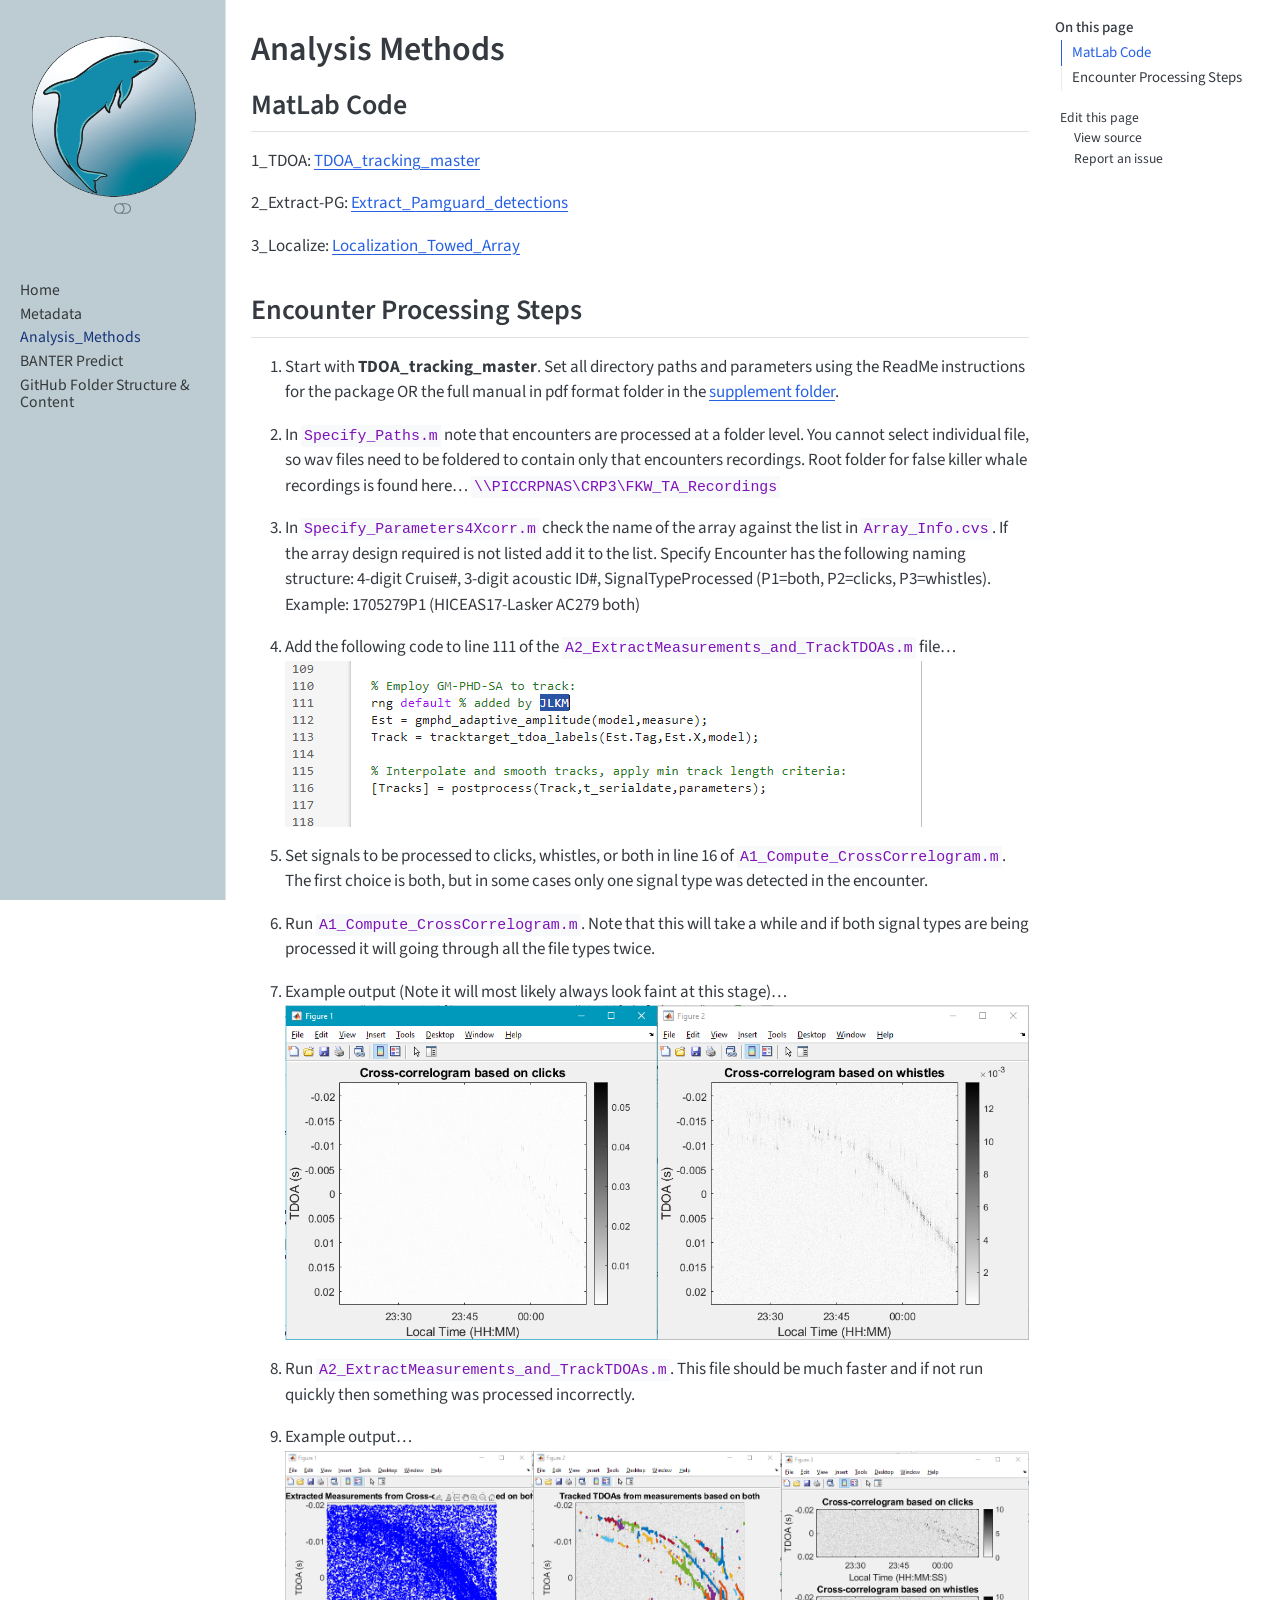
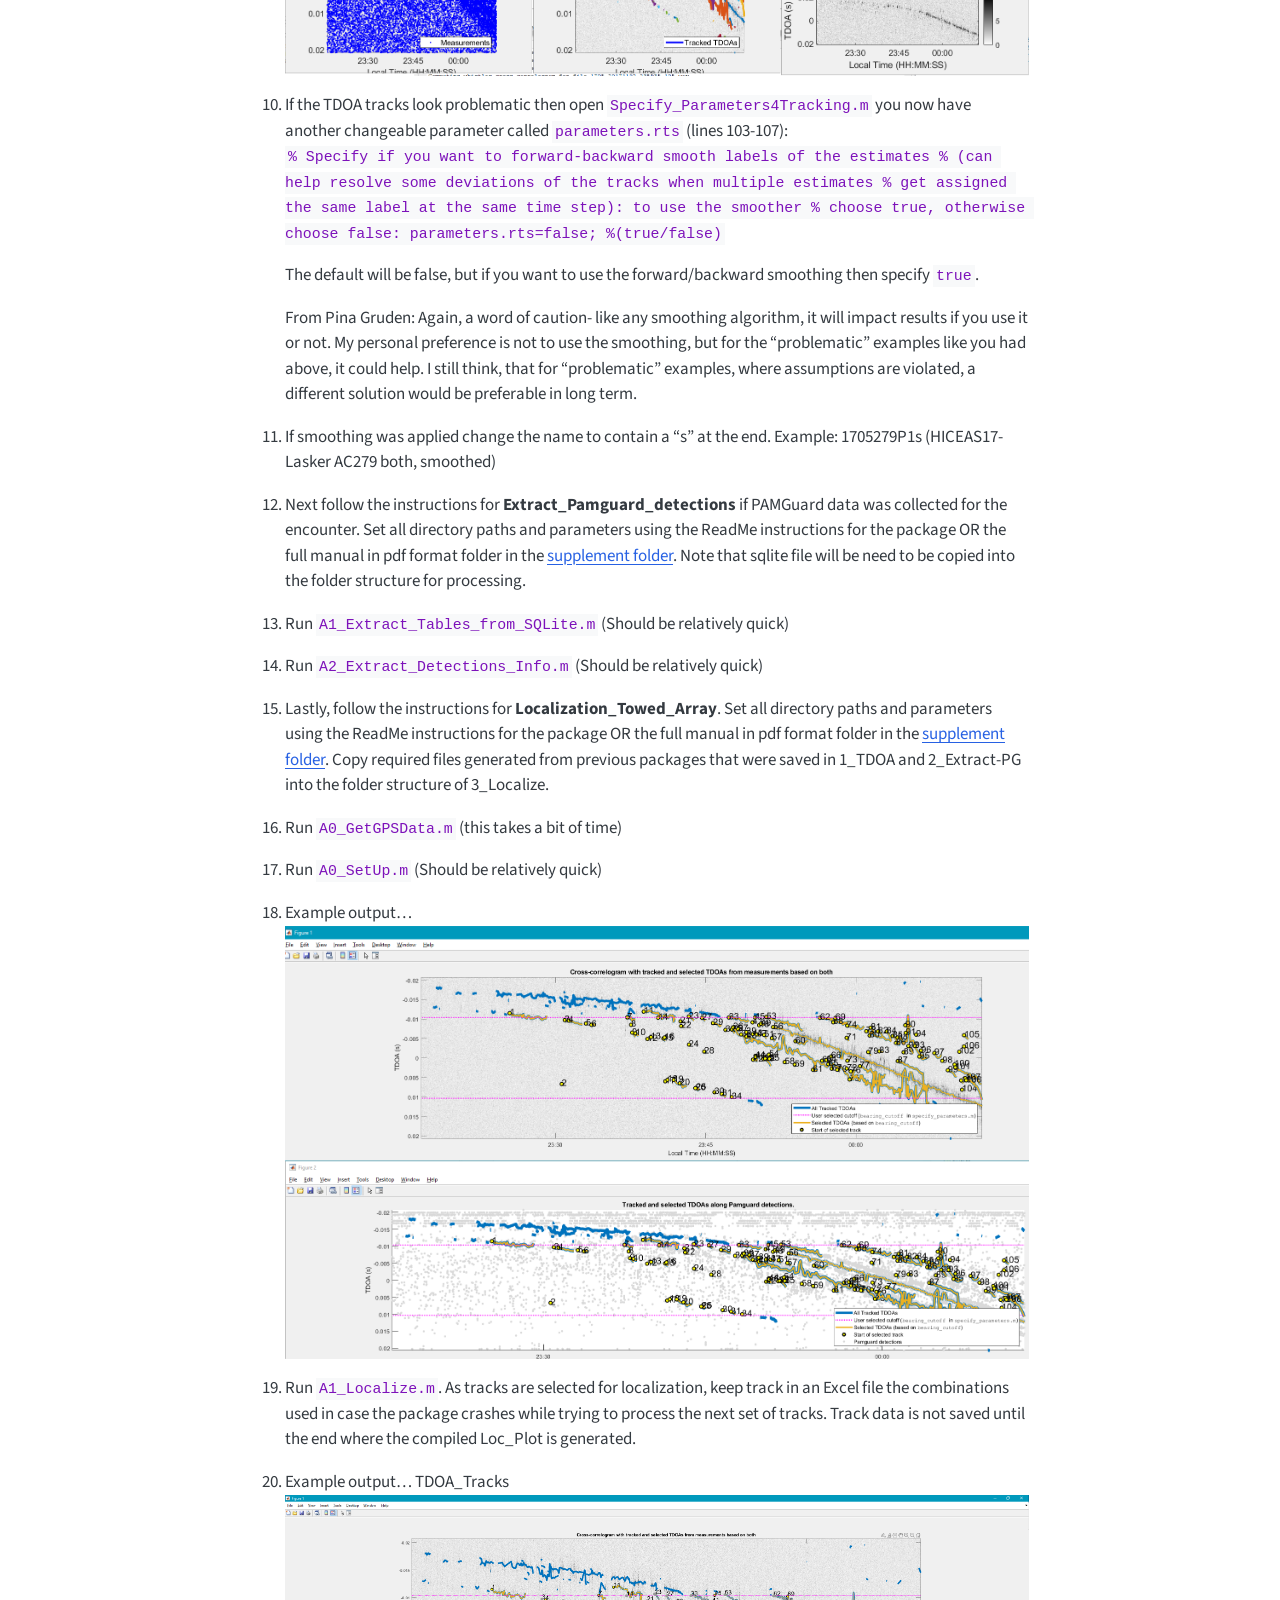
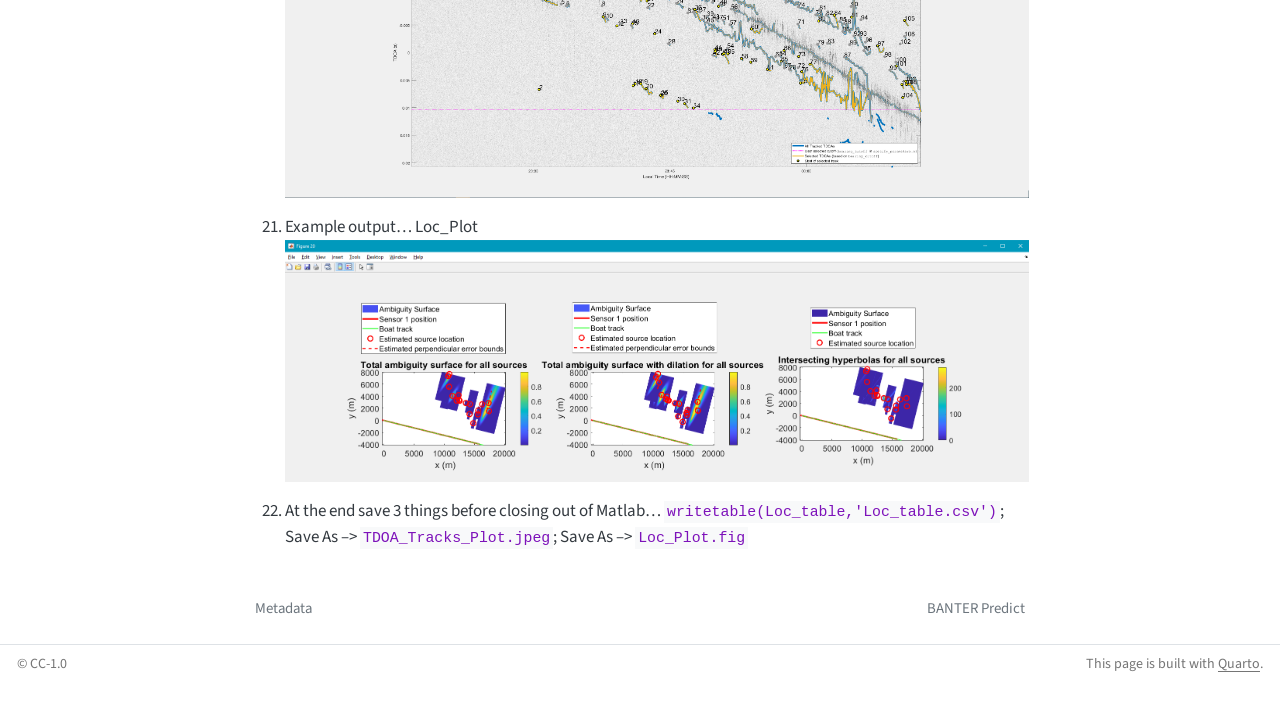
==== content/Analysis_Methods.html @ 153a15ea "Built site for gh-pages" ====
<!DOCTYPE html>
<html xmlns="http://www.w3.org/1999/xhtml" lang="en" xml:lang="en"><head>

<meta charset="utf-8">
<meta name="generator" content="quarto-1.6.43">

<meta name="viewport" content="width=device-width, initial-scale=1.0, user-scalable=yes">


<title>Analysis Methods – CRP_PC_TowedArray</title>
<style>
code{white-space: pre-wrap;}
span.smallcaps{font-variant: small-caps;}
div.columns{display: flex; gap: min(4vw, 1.5em);}
div.column{flex: auto; overflow-x: auto;}
div.hanging-indent{margin-left: 1.5em; text-indent: -1.5em;}
ul.task-list{list-style: none;}
ul.task-list li input[type="checkbox"] {
  width: 0.8em;
  margin: 0 0.8em 0.2em -1em; /* quarto-specific, see https://github.com/quarto-dev/quarto-cli/issues/4556 */ 
  vertical-align: middle;
}
</style>


<script src="../site_libs/quarto-nav/quarto-nav.js"></script>
<script src="../site_libs/clipboard/clipboard.min.js"></script>
<script src="../site_libs/quarto-search/autocomplete.umd.js"></script>
<script src="../site_libs/quarto-search/fuse.min.js"></script>
<script src="../site_libs/quarto-search/quarto-search.js"></script>
<meta name="quarto:offset" content="../">
<link href="../content/BANTER_Predict.html" rel="next">
<link href="../content/Metadata.html" rel="prev">
<link href="../images/favicon.ico" rel="icon">
<script src="../site_libs/quarto-html/quarto.js"></script>
<script src="../site_libs/quarto-html/popper.min.js"></script>
<script src="../site_libs/quarto-html/tippy.umd.min.js"></script>
<script src="../site_libs/quarto-html/anchor.min.js"></script>
<link href="../site_libs/quarto-html/tippy.css" rel="stylesheet">
<link href="../site_libs/quarto-html/quarto-syntax-highlighting-d4d76bf8491c20bad77d141916dc28e1.css" rel="stylesheet" class="quarto-color-scheme" id="quarto-text-highlighting-styles">
<link href="../site_libs/quarto-html/quarto-syntax-highlighting-dark-4379b0ccadffce622b03caf4c46266b3.css" rel="prefetch" class="quarto-color-scheme quarto-color-alternate" id="quarto-text-highlighting-styles">
<script src="../site_libs/bootstrap/bootstrap.min.js"></script>
<link href="../site_libs/bootstrap/bootstrap-icons.css" rel="stylesheet">
<link href="../site_libs/bootstrap/bootstrap-c954434390cb02e179eb12a28457c295.min.css" rel="stylesheet" append-hash="true" class="quarto-color-scheme" id="quarto-bootstrap" data-mode="light">
<link href="../site_libs/bootstrap/bootstrap-dark-0045eb1c33f61f19c2496553aa0e9380.min.css" rel="prefetch" append-hash="true" class="quarto-color-scheme quarto-color-alternate" id="quarto-bootstrap" data-mode="dark">
<script id="quarto-search-options" type="application/json">{
  "location": "sidebar",
  "copy-button": false,
  "collapse-after": 3,
  "panel-placement": "start",
  "type": "textbox",
  "limit": 50,
  "keyboard-shortcut": [
    "f",
    "/",
    "s"
  ],
  "show-item-context": false,
  "language": {
    "search-no-results-text": "No results",
    "search-matching-documents-text": "matching documents",
    "search-copy-link-title": "Copy link to search",
    "search-hide-matches-text": "Hide additional matches",
    "search-more-match-text": "more match in this document",
    "search-more-matches-text": "more matches in this document",
    "search-clear-button-title": "Clear",
    "search-text-placeholder": "",
    "search-detached-cancel-button-title": "Cancel",
    "search-submit-button-title": "Submit",
    "search-label": "Search"
  }
}</script>


</head>

<body class="nav-sidebar docked">

<div id="quarto-search-results"></div>
  <header id="quarto-header" class="headroom fixed-top">
  <nav class="quarto-secondary-nav">
    <div class="container-fluid d-flex">
      <button type="button" class="quarto-btn-toggle btn" data-bs-toggle="collapse" role="button" data-bs-target=".quarto-sidebar-collapse-item" aria-controls="quarto-sidebar" aria-expanded="false" aria-label="Toggle sidebar navigation" onclick="if (window.quartoToggleHeadroom) { window.quartoToggleHeadroom(); }">
        <i class="bi bi-layout-text-sidebar-reverse"></i>
      </button>
        <nav class="quarto-page-breadcrumbs" aria-label="breadcrumb"><ol class="breadcrumb"><li class="breadcrumb-item"><a href="../content/Analysis_Methods.html">Analysis_Methods</a></li></ol></nav>
        <a class="flex-grow-1" role="navigation" data-bs-toggle="collapse" data-bs-target=".quarto-sidebar-collapse-item" aria-controls="quarto-sidebar" aria-expanded="false" aria-label="Toggle sidebar navigation" onclick="if (window.quartoToggleHeadroom) { window.quartoToggleHeadroom(); }">      
        </a>
      <button type="button" class="btn quarto-search-button" aria-label="Search" onclick="window.quartoOpenSearch();">
        <i class="bi bi-search"></i>
      </button>
    </div>
  </nav>
</header>
<!-- content -->
<div id="quarto-content" class="quarto-container page-columns page-rows-contents page-layout-article">
<!-- sidebar -->
  <nav id="quarto-sidebar" class="sidebar collapse collapse-horizontal quarto-sidebar-collapse-item sidebar-navigation docked overflow-auto">
    <div class="pt-lg-2 mt-2 text-center sidebar-header">
      <a href="../index.html" class="sidebar-logo-link">
      <img src="../images/FKW_OnlyWRing.png" alt="" class="sidebar-logo py-0 d-lg-inline d-none">
      </a>
      <div class="sidebar-tools-main tools-wide">
    <a href="https://www.fisheries.noaa.gov/pacific-islands/population-assessments/passive-acoustics-pacific-islands" title="NOAA Fisheries PIFSC - Passive Acoustic Monitoring" class="quarto-navigation-tool px-1" aria-label="NOAA Fisheries PIFSC - Passive Acoustic Monitoring" target="_blank"><i class="bi bi-globe"></i></a>
    <a href="https://github.com/SAEL-SWFSC/PAM_template_ResearchCompendium" title="NMFS PAM SI Research Compendium Template" class="quarto-navigation-tool px-1" aria-label="NMFS PAM SI Research Compendium Template" target="_blank"><i class="bi bi-github"></i></a>
  <a href="" class="quarto-color-scheme-toggle quarto-navigation-tool  px-1" onclick="window.quartoToggleColorScheme(); return false;" title="Toggle dark mode"><i class="bi"></i></a>
</div>
      </div>
        <div class="mt-2 flex-shrink-0 align-items-center">
        <div class="sidebar-search">
        <div id="quarto-search" class="" title="Search"></div>
        </div>
        </div>
    <div class="sidebar-menu-container"> 
    <ul class="list-unstyled mt-1">
        <li class="sidebar-item">
  <div class="sidebar-item-container"> 
  <a href="../index.html" class="sidebar-item-text sidebar-link">
 <span class="menu-text">Home</span></a>
  </div>
</li>
        <li class="sidebar-item">
  <div class="sidebar-item-container"> 
  <a href="../content/Metadata.html" class="sidebar-item-text sidebar-link">
 <span class="menu-text">Metadata</span></a>
  </div>
</li>
        <li class="sidebar-item">
  <div class="sidebar-item-container"> 
  <a href="../content/Analysis_Methods.html" class="sidebar-item-text sidebar-link active">
 <span class="menu-text">Analysis_Methods</span></a>
  </div>
</li>
        <li class="sidebar-item">
  <div class="sidebar-item-container"> 
  <a href="../content/BANTER_Predict.html" class="sidebar-item-text sidebar-link">
 <span class="menu-text">BANTER Predict</span></a>
  </div>
</li>
        <li class="sidebar-item">
  <div class="sidebar-item-container"> 
  <a href="../content/folderStructure.html" class="sidebar-item-text sidebar-link">
 <span class="menu-text">GitHub Folder Structure &amp; Content</span></a>
  </div>
</li>
    </ul>
    </div>
</nav>
<div id="quarto-sidebar-glass" class="quarto-sidebar-collapse-item" data-bs-toggle="collapse" data-bs-target=".quarto-sidebar-collapse-item"></div>
<!-- margin-sidebar -->
    <div id="quarto-margin-sidebar" class="sidebar margin-sidebar">
        <nav id="TOC" role="doc-toc" class="toc-active">
    <h2 id="toc-title">On this page</h2>
   
  <ul>
  <li><a href="#matlab-code" id="toc-matlab-code" class="nav-link active" data-scroll-target="#matlab-code">MatLab Code</a></li>
  <li><a href="#encounter-processing-steps" id="toc-encounter-processing-steps" class="nav-link" data-scroll-target="#encounter-processing-steps">Encounter Processing Steps</a></li>
  </ul>
<div class="toc-actions"><ul><li><a href="https://github.com/noaa-pifsc/CRP_PC_TowedArray/edit/main/content/Analysis_Methods.qmd" class="toc-action"><i class="bi bi-github"></i>Edit this page</a></li><li><a href="https://github.com/noaa-pifsc/CRP_PC_TowedArray/blob/main/content/Analysis_Methods.qmd" class="toc-action"><i class="bi empty"></i>View source</a></li><li><a href="https://github.com/noaa-pifsc/CRP_PC_TowedArray/issues/new" class="toc-action"><i class="bi empty"></i>Report an issue</a></li></ul></div></nav>
    </div>
<!-- main -->
<main class="content" id="quarto-document-content">

<header id="title-block-header" class="quarto-title-block default">
<div class="quarto-title">
<h1 class="title">Analysis Methods</h1>
</div>



<div class="quarto-title-meta">

    
  
    
  </div>
  


</header>


<section id="matlab-code" class="level2">
<h2 class="anchored" data-anchor-id="matlab-code">MatLab Code</h2>
<p>1_TDOA: <a href="https://github.com/PinaGruden/TDOA_tracking_master" target="_blank">TDOA_tracking_master</a></p>
<p>2_Extract-PG: <a href="https://github.com/PinaGruden/Extract_Pamguard_detections" target="_blank">Extract_Pamguard_detections</a></p>
<p>3_Localize: <a href="https://github.com/PinaGruden/Localization_Towed_Array" target="_blank">Localization_Towed_Array</a></p>
</section>
<section id="encounter-processing-steps" class="level2">
<h2 class="anchored" data-anchor-id="encounter-processing-steps">Encounter Processing Steps</h2>
<ol type="1">
<li><p>Start with <strong>TDOA_tracking_master</strong>. Set all directory paths and parameters using the ReadMe instructions for the package OR the full manual in pdf format folder in the <a href="https://github.com/noaa-pifsc/CRP_PC_TowedArray/tree/main/supplement">supplement folder</a>.</p></li>
<li><p>In <code>Specify_Paths.m</code> note that encounters are processed at a folder level. You cannot select individual file, so wav files need to be foldered to contain only that encounters recordings. Root folder for false killer whale recordings is found here… <code>\\PICCRPNAS\CRP3\FKW_TA_Recordings</code></p></li>
<li><p>In <code>Specify_Parameters4Xcorr.m</code> check the name of the array against the list in <code>Array_Info.cvs</code>. If the array design required is not listed add it to the list. Specify Encounter has the following naming structure: 4-digit Cruise#, 3-digit acoustic ID#, SignalTypeProcessed (P1=both, P2=clicks, P3=whistles). Example: 1705279P1 (HICEAS17-Lasker AC279 both)</p></li>
<li><p>Add the following code to line 111 of the <code>A2_ExtractMeasurements_and_TrackTDOAs.m</code> file… <img src="../images/TDOA_AddCode.PNG" class="img-fluid"></p></li>
<li><p>Set signals to be processed to clicks, whistles, or both in line 16 of <code>A1_Compute_CrossCorrelogram.m</code>. The first choice is both, but in some cases only one signal type was detected in the encounter.</p></li>
<li><p>Run <code>A1_Compute_CrossCorrelogram.m</code>. Note that this will take a while and if both signal types are being processed it will going through all the file types twice.</p></li>
<li><p>Example output (Note it will most likely always look faint at this stage)… <img src="../images/TDOA_A1_Fig1-2.PNG" class="img-fluid"></p></li>
<li><p>Run <code>A2_ExtractMeasurements_and_TrackTDOAs.m</code>. This file should be much faster and if not run quickly then something was processed incorrectly.</p></li>
<li><p>Example output…<img src="../images/TDOA_A2_Fig1-2-3.PNG" class="img-fluid"></p></li>
<li><p>If the TDOA tracks look problematic then open <code>Specify_Parameters4Tracking.m</code> you now have another changeable parameter called <code>parameters.rts</code> (lines 103-107):<br>
<code>% Specify if you want to forward-backward smooth labels of the estimates % (can help resolve some deviations of the tracks when multiple estimates % get assigned the same label at the same time step): to use the smoother % choose true, otherwise choose false: parameters.rts=false; %(true/false)</code></p>
<p>The default will be false, but if you want to use the forward/backward smoothing then specify <code>true</code>.</p>
<p>From Pina Gruden: Again, a word of caution- like any smoothing algorithm, it will impact results if you use it or not. My personal preference is not to use the smoothing, but for the “problematic” examples like you had above, it could help. I still think, that for “problematic” examples, where assumptions are violated, a different solution would be preferable in long term.</p></li>
<li><p>If smoothing was applied change the name to contain a “s” at the end. Example: 1705279P1s (HICEAS17-Lasker AC279 both, smoothed)</p></li>
<li><p>Next follow the instructions for <strong>Extract_Pamguard_detections</strong> if PAMGuard data was collected for the encounter. Set all directory paths and parameters using the ReadMe instructions for the package OR the full manual in pdf format folder in the <a href="https://github.com/noaa-pifsc/CRP_PC_TowedArray/tree/main/supplement">supplement folder</a>. Note that sqlite file will be need to be copied into the folder structure for processing.</p></li>
<li><p>Run <code>A1_Extract_Tables_from_SQLite.m</code> (Should be relatively quick)</p></li>
<li><p>Run <code>A2_Extract_Detections_Info.m</code> (Should be relatively quick)</p></li>
<li><p>Lastly, follow the instructions for <strong>Localization_Towed_Array</strong>. Set all directory paths and parameters using the ReadMe instructions for the package OR the full manual in pdf format folder in the <a href="https://github.com/noaa-pifsc/CRP_PC_TowedArray/tree/main/supplement">supplement folder</a>. Copy required files generated from previous packages that were saved in 1_TDOA and 2_Extract-PG into the folder structure of 3_Localize.</p></li>
<li><p>Run <code>A0_GetGPSData.m</code> (this takes a bit of time)</p></li>
<li><p>Run <code>A0_SetUp.m</code> (Should be relatively quick)</p></li>
<li><p>Example output…<img src="../images/Localize_A0_Fig1-2.PNG" class="img-fluid"></p></li>
<li><p>Run <code>A1_Localize.m</code>. As tracks are selected for localization, keep track in an Excel file the combinations used in case the package crashes while trying to process the next set of tracks. Track data is not saved until the end where the compiled Loc_Plot is generated.</p></li>
<li><p>Example output… TDOA_Tracks<img src="../images/Localize_A1_FinalTracks.PNG" class="img-fluid"></p></li>
<li><p>Example output… Loc_Plot<img src="../images/Localize_A1_FinalMap.PNG" class="img-fluid"></p></li>
<li><p>At the end save 3 things before closing out of Matlab… <code>writetable(Loc_table,'Loc_table.csv')</code>; Save As –&gt; <code>TDOA_Tracks_Plot.jpeg</code>; Save As –&gt; <code>Loc_Plot.fig</code></p></li>
</ol>


</section>

</main> <!-- /main -->
<script id="quarto-html-after-body" type="application/javascript">
window.document.addEventListener("DOMContentLoaded", function (event) {
  const toggleBodyColorMode = (bsSheetEl) => {
    const mode = bsSheetEl.getAttribute("data-mode");
    const bodyEl = window.document.querySelector("body");
    if (mode === "dark") {
      bodyEl.classList.add("quarto-dark");
      bodyEl.classList.remove("quarto-light");
    } else {
      bodyEl.classList.add("quarto-light");
      bodyEl.classList.remove("quarto-dark");
    }
  }
  const toggleBodyColorPrimary = () => {
    const bsSheetEl = window.document.querySelector("link#quarto-bootstrap");
    if (bsSheetEl) {
      toggleBodyColorMode(bsSheetEl);
    }
  }
  toggleBodyColorPrimary();  
  const disableStylesheet = (stylesheets) => {
    for (let i=0; i < stylesheets.length; i++) {
      const stylesheet = stylesheets[i];
      stylesheet.rel = 'prefetch';
    }
  }
  const enableStylesheet = (stylesheets) => {
    for (let i=0; i < stylesheets.length; i++) {
      const stylesheet = stylesheets[i];
      stylesheet.rel = 'stylesheet';
    }
  }
  const manageTransitions = (selector, allowTransitions) => {
    const els = window.document.querySelectorAll(selector);
    for (let i=0; i < els.length; i++) {
      const el = els[i];
      if (allowTransitions) {
        el.classList.remove('notransition');
      } else {
        el.classList.add('notransition');
      }
    }
  }
  const toggleGiscusIfUsed = (isAlternate, darkModeDefault) => {
    const baseTheme = document.querySelector('#giscus-base-theme')?.value ?? 'light';
    const alternateTheme = document.querySelector('#giscus-alt-theme')?.value ?? 'dark';
    let newTheme = '';
    if(darkModeDefault) {
      newTheme = isAlternate ? baseTheme : alternateTheme;
    } else {
      newTheme = isAlternate ? alternateTheme : baseTheme;
    }
    const changeGiscusTheme = () => {
      // From: https://github.com/giscus/giscus/issues/336
      const sendMessage = (message) => {
        const iframe = document.querySelector('iframe.giscus-frame');
        if (!iframe) return;
        iframe.contentWindow.postMessage({ giscus: message }, 'https://giscus.app');
      }
      sendMessage({
        setConfig: {
          theme: newTheme
        }
      });
    }
    const isGiscussLoaded = window.document.querySelector('iframe.giscus-frame') !== null;
    if (isGiscussLoaded) {
      changeGiscusTheme();
    }
  }
  const toggleColorMode = (alternate) => {
    // Switch the stylesheets
    const alternateStylesheets = window.document.querySelectorAll('link.quarto-color-scheme.quarto-color-alternate');
    manageTransitions('#quarto-margin-sidebar .nav-link', false);
    if (alternate) {
      enableStylesheet(alternateStylesheets);
      for (const sheetNode of alternateStylesheets) {
        if (sheetNode.id === "quarto-bootstrap") {
          toggleBodyColorMode(sheetNode);
        }
      }
    } else {
      disableStylesheet(alternateStylesheets);
      toggleBodyColorPrimary();
    }
    manageTransitions('#quarto-margin-sidebar .nav-link', true);
    // Switch the toggles
    const toggles = window.document.querySelectorAll('.quarto-color-scheme-toggle');
    for (let i=0; i < toggles.length; i++) {
      const toggle = toggles[i];
      if (toggle) {
        if (alternate) {
          toggle.classList.add("alternate");     
        } else {
          toggle.classList.remove("alternate");
        }
      }
    }
    // Hack to workaround the fact that safari doesn't
    // properly recolor the scrollbar when toggling (#1455)
    if (navigator.userAgent.indexOf('Safari') > 0 && navigator.userAgent.indexOf('Chrome') == -1) {
      manageTransitions("body", false);
      window.scrollTo(0, 1);
      setTimeout(() => {
        window.scrollTo(0, 0);
        manageTransitions("body", true);
      }, 40);  
    }
  }
  const isFileUrl = () => { 
    return window.location.protocol === 'file:';
  }
  const hasAlternateSentinel = () => {  
    let styleSentinel = getColorSchemeSentinel();
    if (styleSentinel !== null) {
      return styleSentinel === "alternate";
    } else {
      return false;
    }
  }
  const setStyleSentinel = (alternate) => {
    const value = alternate ? "alternate" : "default";
    if (!isFileUrl()) {
      window.localStorage.setItem("quarto-color-scheme", value);
    } else {
      localAlternateSentinel = value;
    }
  }
  const getColorSchemeSentinel = () => {
    if (!isFileUrl()) {
      const storageValue = window.localStorage.getItem("quarto-color-scheme");
      return storageValue != null ? storageValue : localAlternateSentinel;
    } else {
      return localAlternateSentinel;
    }
  }
  const darkModeDefault = false;
  let localAlternateSentinel = darkModeDefault ? 'alternate' : 'default';
  // Dark / light mode switch
  window.quartoToggleColorScheme = () => {
    // Read the current dark / light value 
    let toAlternate = !hasAlternateSentinel();
    toggleColorMode(toAlternate);
    setStyleSentinel(toAlternate);
    toggleGiscusIfUsed(toAlternate, darkModeDefault);
  };
  // Ensure there is a toggle, if there isn't float one in the top right
  if (window.document.querySelector('.quarto-color-scheme-toggle') === null) {
    const a = window.document.createElement('a');
    a.classList.add('top-right');
    a.classList.add('quarto-color-scheme-toggle');
    a.href = "";
    a.onclick = function() { try { window.quartoToggleColorScheme(); } catch {} return false; };
    const i = window.document.createElement("i");
    i.classList.add('bi');
    a.appendChild(i);
    window.document.body.appendChild(a);
  }
  // Switch to dark mode if need be
  if (hasAlternateSentinel()) {
    toggleColorMode(true);
  } else {
    toggleColorMode(false);
  }
  const icon = "";
  const anchorJS = new window.AnchorJS();
  anchorJS.options = {
    placement: 'right',
    icon: icon
  };
  anchorJS.add('.anchored');
  const isCodeAnnotation = (el) => {
    for (const clz of el.classList) {
      if (clz.startsWith('code-annotation-')) {                     
        return true;
      }
    }
    return false;
  }
  const onCopySuccess = function(e) {
    // button target
    const button = e.trigger;
    // don't keep focus
    button.blur();
    // flash "checked"
    button.classList.add('code-copy-button-checked');
    var currentTitle = button.getAttribute("title");
    button.setAttribute("title", "Copied!");
    let tooltip;
    if (window.bootstrap) {
      button.setAttribute("data-bs-toggle", "tooltip");
      button.setAttribute("data-bs-placement", "left");
      button.setAttribute("data-bs-title", "Copied!");
      tooltip = new bootstrap.Tooltip(button, 
        { trigger: "manual", 
          customClass: "code-copy-button-tooltip",
          offset: [0, -8]});
      tooltip.show();    
    }
    setTimeout(function() {
      if (tooltip) {
        tooltip.hide();
        button.removeAttribute("data-bs-title");
        button.removeAttribute("data-bs-toggle");
        button.removeAttribute("data-bs-placement");
      }
      button.setAttribute("title", currentTitle);
      button.classList.remove('code-copy-button-checked');
    }, 1000);
    // clear code selection
    e.clearSelection();
  }
  const getTextToCopy = function(trigger) {
      const codeEl = trigger.previousElementSibling.cloneNode(true);
      for (const childEl of codeEl.children) {
        if (isCodeAnnotation(childEl)) {
          childEl.remove();
        }
      }
      return codeEl.innerText;
  }
  const clipboard = new window.ClipboardJS('.code-copy-button:not([data-in-quarto-modal])', {
    text: getTextToCopy
  });
  clipboard.on('success', onCopySuccess);
  if (window.document.getElementById('quarto-embedded-source-code-modal')) {
    const clipboardModal = new window.ClipboardJS('.code-copy-button[data-in-quarto-modal]', {
      text: getTextToCopy,
      container: window.document.getElementById('quarto-embedded-source-code-modal')
    });
    clipboardModal.on('success', onCopySuccess);
  }
    var localhostRegex = new RegExp(/^(?:http|https):\/\/localhost\:?[0-9]*\//);
    var mailtoRegex = new RegExp(/^mailto:/);
      var filterRegex = new RegExp("https:\/\/scaling-robot-wgqml1r\.pages\.github\.io\/");
    var isInternal = (href) => {
        return filterRegex.test(href) || localhostRegex.test(href) || mailtoRegex.test(href);
    }
    // Inspect non-navigation links and adorn them if external
 	var links = window.document.querySelectorAll('a[href]:not(.nav-link):not(.navbar-brand):not(.toc-action):not(.sidebar-link):not(.sidebar-item-toggle):not(.pagination-link):not(.no-external):not([aria-hidden]):not(.dropdown-item):not(.quarto-navigation-tool):not(.about-link)');
    for (var i=0; i<links.length; i++) {
      const link = links[i];
      if (!isInternal(link.href)) {
        // undo the damage that might have been done by quarto-nav.js in the case of
        // links that we want to consider external
        if (link.dataset.originalHref !== undefined) {
          link.href = link.dataset.originalHref;
        }
      }
    }
  function tippyHover(el, contentFn, onTriggerFn, onUntriggerFn) {
    const config = {
      allowHTML: true,
      maxWidth: 500,
      delay: 100,
      arrow: false,
      appendTo: function(el) {
          return el.parentElement;
      },
      interactive: true,
      interactiveBorder: 10,
      theme: 'quarto',
      placement: 'bottom-start',
    };
    if (contentFn) {
      config.content = contentFn;
    }
    if (onTriggerFn) {
      config.onTrigger = onTriggerFn;
    }
    if (onUntriggerFn) {
      config.onUntrigger = onUntriggerFn;
    }
    window.tippy(el, config); 
  }
  const noterefs = window.document.querySelectorAll('a[role="doc-noteref"]');
  for (var i=0; i<noterefs.length; i++) {
    const ref = noterefs[i];
    tippyHover(ref, function() {
      // use id or data attribute instead here
      let href = ref.getAttribute('data-footnote-href') || ref.getAttribute('href');
      try { href = new URL(href).hash; } catch {}
      const id = href.replace(/^#\/?/, "");
      const note = window.document.getElementById(id);
      if (note) {
        return note.innerHTML;
      } else {
        return "";
      }
    });
  }
  const xrefs = window.document.querySelectorAll('a.quarto-xref');
  const processXRef = (id, note) => {
    // Strip column container classes
    const stripColumnClz = (el) => {
      el.classList.remove("page-full", "page-columns");
      if (el.children) {
        for (const child of el.children) {
          stripColumnClz(child);
        }
      }
    }
    stripColumnClz(note)
    if (id === null || id.startsWith('sec-')) {
      // Special case sections, only their first couple elements
      const container = document.createElement("div");
      if (note.children && note.children.length > 2) {
        container.appendChild(note.children[0].cloneNode(true));
        for (let i = 1; i < note.children.length; i++) {
          const child = note.children[i];
          if (child.tagName === "P" && child.innerText === "") {
            continue;
          } else {
            container.appendChild(child.cloneNode(true));
            break;
          }
        }
        if (window.Quarto?.typesetMath) {
          window.Quarto.typesetMath(container);
        }
        return container.innerHTML
      } else {
        if (window.Quarto?.typesetMath) {
          window.Quarto.typesetMath(note);
        }
        return note.innerHTML;
      }
    } else {
      // Remove any anchor links if they are present
      const anchorLink = note.querySelector('a.anchorjs-link');
      if (anchorLink) {
        anchorLink.remove();
      }
      if (window.Quarto?.typesetMath) {
        window.Quarto.typesetMath(note);
      }
      if (note.classList.contains("callout")) {
        return note.outerHTML;
      } else {
        return note.innerHTML;
      }
    }
  }
  for (var i=0; i<xrefs.length; i++) {
    const xref = xrefs[i];
    tippyHover(xref, undefined, function(instance) {
      instance.disable();
      let url = xref.getAttribute('href');
      let hash = undefined; 
      if (url.startsWith('#')) {
        hash = url;
      } else {
        try { hash = new URL(url).hash; } catch {}
      }
      if (hash) {
        const id = hash.replace(/^#\/?/, "");
        const note = window.document.getElementById(id);
        if (note !== null) {
          try {
            const html = processXRef(id, note.cloneNode(true));
            instance.setContent(html);
          } finally {
            instance.enable();
            instance.show();
          }
        } else {
          // See if we can fetch this
          fetch(url.split('#')[0])
          .then(res => res.text())
          .then(html => {
            const parser = new DOMParser();
            const htmlDoc = parser.parseFromString(html, "text/html");
            const note = htmlDoc.getElementById(id);
            if (note !== null) {
              const html = processXRef(id, note);
              instance.setContent(html);
            } 
          }).finally(() => {
            instance.enable();
            instance.show();
          });
        }
      } else {
        // See if we can fetch a full url (with no hash to target)
        // This is a special case and we should probably do some content thinning / targeting
        fetch(url)
        .then(res => res.text())
        .then(html => {
          const parser = new DOMParser();
          const htmlDoc = parser.parseFromString(html, "text/html");
          const note = htmlDoc.querySelector('main.content');
          if (note !== null) {
            // This should only happen for chapter cross references
            // (since there is no id in the URL)
            // remove the first header
            if (note.children.length > 0 && note.children[0].tagName === "HEADER") {
              note.children[0].remove();
            }
            const html = processXRef(null, note);
            instance.setContent(html);
          } 
        }).finally(() => {
          instance.enable();
          instance.show();
        });
      }
    }, function(instance) {
    });
  }
      let selectedAnnoteEl;
      const selectorForAnnotation = ( cell, annotation) => {
        let cellAttr = 'data-code-cell="' + cell + '"';
        let lineAttr = 'data-code-annotation="' +  annotation + '"';
        const selector = 'span[' + cellAttr + '][' + lineAttr + ']';
        return selector;
      }
      const selectCodeLines = (annoteEl) => {
        const doc = window.document;
        const targetCell = annoteEl.getAttribute("data-target-cell");
        const targetAnnotation = annoteEl.getAttribute("data-target-annotation");
        const annoteSpan = window.document.querySelector(selectorForAnnotation(targetCell, targetAnnotation));
        const lines = annoteSpan.getAttribute("data-code-lines").split(",");
        const lineIds = lines.map((line) => {
          return targetCell + "-" + line;
        })
        let top = null;
        let height = null;
        let parent = null;
        if (lineIds.length > 0) {
            //compute the position of the single el (top and bottom and make a div)
            const el = window.document.getElementById(lineIds[0]);
            top = el.offsetTop;
            height = el.offsetHeight;
            parent = el.parentElement.parentElement;
          if (lineIds.length > 1) {
            const lastEl = window.document.getElementById(lineIds[lineIds.length - 1]);
            const bottom = lastEl.offsetTop + lastEl.offsetHeight;
            height = bottom - top;
          }
          if (top !== null && height !== null && parent !== null) {
            // cook up a div (if necessary) and position it 
            let div = window.document.getElementById("code-annotation-line-highlight");
            if (div === null) {
              div = window.document.createElement("div");
              div.setAttribute("id", "code-annotation-line-highlight");
              div.style.position = 'absolute';
              parent.appendChild(div);
            }
            div.style.top = top - 2 + "px";
            div.style.height = height + 4 + "px";
            div.style.left = 0;
            let gutterDiv = window.document.getElementById("code-annotation-line-highlight-gutter");
            if (gutterDiv === null) {
              gutterDiv = window.document.createElement("div");
              gutterDiv.setAttribute("id", "code-annotation-line-highlight-gutter");
              gutterDiv.style.position = 'absolute';
              const codeCell = window.document.getElementById(targetCell);
              const gutter = codeCell.querySelector('.code-annotation-gutter');
              gutter.appendChild(gutterDiv);
            }
            gutterDiv.style.top = top - 2 + "px";
            gutterDiv.style.height = height + 4 + "px";
          }
          selectedAnnoteEl = annoteEl;
        }
      };
      const unselectCodeLines = () => {
        const elementsIds = ["code-annotation-line-highlight", "code-annotation-line-highlight-gutter"];
        elementsIds.forEach((elId) => {
          const div = window.document.getElementById(elId);
          if (div) {
            div.remove();
          }
        });
        selectedAnnoteEl = undefined;
      };
        // Handle positioning of the toggle
    window.addEventListener(
      "resize",
      throttle(() => {
        elRect = undefined;
        if (selectedAnnoteEl) {
          selectCodeLines(selectedAnnoteEl);
        }
      }, 10)
    );
    function throttle(fn, ms) {
    let throttle = false;
    let timer;
      return (...args) => {
        if(!throttle) { // first call gets through
            fn.apply(this, args);
            throttle = true;
        } else { // all the others get throttled
            if(timer) clearTimeout(timer); // cancel #2
            timer = setTimeout(() => {
              fn.apply(this, args);
              timer = throttle = false;
            }, ms);
        }
      };
    }
      // Attach click handler to the DT
      const annoteDls = window.document.querySelectorAll('dt[data-target-cell]');
      for (const annoteDlNode of annoteDls) {
        annoteDlNode.addEventListener('click', (event) => {
          const clickedEl = event.target;
          if (clickedEl !== selectedAnnoteEl) {
            unselectCodeLines();
            const activeEl = window.document.querySelector('dt[data-target-cell].code-annotation-active');
            if (activeEl) {
              activeEl.classList.remove('code-annotation-active');
            }
            selectCodeLines(clickedEl);
            clickedEl.classList.add('code-annotation-active');
          } else {
            // Unselect the line
            unselectCodeLines();
            clickedEl.classList.remove('code-annotation-active');
          }
        });
      }
  const findCites = (el) => {
    const parentEl = el.parentElement;
    if (parentEl) {
      const cites = parentEl.dataset.cites;
      if (cites) {
        return {
          el,
          cites: cites.split(' ')
        };
      } else {
        return findCites(el.parentElement)
      }
    } else {
      return undefined;
    }
  };
  var bibliorefs = window.document.querySelectorAll('a[role="doc-biblioref"]');
  for (var i=0; i<bibliorefs.length; i++) {
    const ref = bibliorefs[i];
    const citeInfo = findCites(ref);
    if (citeInfo) {
      tippyHover(citeInfo.el, function() {
        var popup = window.document.createElement('div');
        citeInfo.cites.forEach(function(cite) {
          var citeDiv = window.document.createElement('div');
          citeDiv.classList.add('hanging-indent');
          citeDiv.classList.add('csl-entry');
          var biblioDiv = window.document.getElementById('ref-' + cite);
          if (biblioDiv) {
            citeDiv.innerHTML = biblioDiv.innerHTML;
          }
          popup.appendChild(citeDiv);
        });
        return popup.innerHTML;
      });
    }
  }
});
</script>
<nav class="page-navigation">
  <div class="nav-page nav-page-previous">
      <a href="../content/Metadata.html" class="pagination-link" aria-label="Metadata">
        <i class="bi bi-arrow-left-short"></i> <span class="nav-page-text">Metadata</span>
      </a>          
  </div>
  <div class="nav-page nav-page-next">
      <a href="../content/BANTER_Predict.html" class="pagination-link" aria-label="BANTER Predict">
        <span class="nav-page-text">BANTER Predict</span> <i class="bi bi-arrow-right-short"></i>
      </a>
  </div>
</nav>
</div> <!-- /content -->
<footer class="footer">
  <div class="nav-footer">
    <div class="nav-footer-left">
<p>© CC-1.0</p>
</div>   
    <div class="nav-footer-center">
      &nbsp;
    <div class="toc-actions d-sm-block d-md-none"><ul><li><a href="https://github.com/noaa-pifsc/CRP_PC_TowedArray/edit/main/content/Analysis_Methods.qmd" class="toc-action"><i class="bi bi-github"></i>Edit this page</a></li><li><a href="https://github.com/noaa-pifsc/CRP_PC_TowedArray/blob/main/content/Analysis_Methods.qmd" class="toc-action"><i class="bi empty"></i>View source</a></li><li><a href="https://github.com/noaa-pifsc/CRP_PC_TowedArray/issues/new" class="toc-action"><i class="bi empty"></i>Report an issue</a></li></ul></div></div>
    <div class="nav-footer-right">
<p>This page is built with <a href="https://quarto.org/">Quarto</a>.</p>
</div>
  </div>
</footer>




</body></html>
---- site_libs/quarto-html/tippy.css ----
.tippy-box[data-animation=fade][data-state=hidden]{opacity:0}[data-tippy-root]{max-width:calc(100vw - 10px)}.tippy-box{position:relative;background-color:#333;color:#fff;border-radius:4px;font-size:14px;line-height:1.4;white-space:normal;outline:0;transition-property:transform,visibility,opacity}.tippy-box[data-placement^=top]>.tippy-arrow{bottom:0}.tippy-box[data-placement^=top]>.tippy-arrow:before{bottom:-7px;left:0;border-width:8px 8px 0;border-top-color:initial;transform-origin:center top}.tippy-box[data-placement^=bottom]>.tippy-arrow{top:0}.tippy-box[data-placement^=bottom]>.tippy-arrow:before{top:-7px;left:0;border-width:0 8px 8px;border-bottom-color:initial;transform-origin:center bottom}.tippy-box[data-placement^=left]>.tippy-arrow{right:0}.tippy-box[data-placement^=left]>.tippy-arrow:before{border-width:8px 0 8px 8px;border-left-color:initial;right:-7px;transform-origin:center left}.tippy-box[data-placement^=right]>.tippy-arrow{left:0}.tippy-box[data-placement^=right]>.tippy-arrow:before{left:-7px;border-width:8px 8px 8px 0;border-right-color:initial;transform-origin:center right}.tippy-box[data-inertia][data-state=visible]{transition-timing-function:cubic-bezier(.54,1.5,.38,1.11)}.tippy-arrow{width:16px;height:16px;color:#333}.tippy-arrow:before{content:"";position:absolute;border-color:transparent;border-style:solid}.tippy-content{position:relative;padding:5px 9px;z-index:1}
---- site_libs/quarto-html/quarto-syntax-highlighting-d4d76bf8491c20bad77d141916dc28e1.css ----
/* quarto syntax highlight colors */
:root {
  --quarto-hl-ot-color: #003B4F;
  --quarto-hl-at-color: #657422;
  --quarto-hl-ss-color: #20794D;
  --quarto-hl-an-color: #5E5E5E;
  --quarto-hl-fu-color: #4758AB;
  --quarto-hl-st-color: #20794D;
  --quarto-hl-cf-color: #003B4F;
  --quarto-hl-op-color: #5E5E5E;
  --quarto-hl-er-color: #AD0000;
  --quarto-hl-bn-color: #AD0000;
  --quarto-hl-al-color: #AD0000;
  --quarto-hl-va-color: #111111;
  --quarto-hl-bu-color: inherit;
  --quarto-hl-ex-color: inherit;
  --quarto-hl-pp-color: #AD0000;
  --quarto-hl-in-color: #5E5E5E;
  --quarto-hl-vs-color: #20794D;
  --quarto-hl-wa-color: #5E5E5E;
  --quarto-hl-do-color: #5E5E5E;
  --quarto-hl-im-color: #00769E;
  --quarto-hl-ch-color: #20794D;
  --quarto-hl-dt-color: #AD0000;
  --quarto-hl-fl-color: #AD0000;
  --quarto-hl-co-color: #5E5E5E;
  --quarto-hl-cv-color: #5E5E5E;
  --quarto-hl-cn-color: #8f5902;
  --quarto-hl-sc-color: #5E5E5E;
  --quarto-hl-dv-color: #AD0000;
  --quarto-hl-kw-color: #003B4F;
}

/* other quarto variables */
:root {
  --quarto-font-monospace: SFMono-Regular, Menlo, Monaco, Consolas, "Liberation Mono", "Courier New", monospace;
}

pre > code.sourceCode > span {
  color: #003B4F;
}

code span {
  color: #003B4F;
}

code.sourceCode > span {
  color: #003B4F;
}

div.sourceCode,
div.sourceCode pre.sourceCode {
  color: #003B4F;
}

code span.ot {
  color: #003B4F;
  font-style: inherit;
}

code span.at {
  color: #657422;
  font-style: inherit;
}

code span.ss {
  color: #20794D;
  font-style: inherit;
}

code span.an {
  color: #5E5E5E;
  font-style: inherit;
}

code span.fu {
  color: #4758AB;
  font-style: inherit;
}

code span.st {
  color: #20794D;
  font-style: inherit;
}

code span.cf {
  color: #003B4F;
  font-weight: bold;
  font-style: inherit;
}

code span.op {
  color: #5E5E5E;
  font-style: inherit;
}

code span.er {
  color: #AD0000;
  font-style: inherit;
}

code span.bn {
  color: #AD0000;
  font-style: inherit;
}

code span.al {
  color: #AD0000;
  font-style: inherit;
}

code span.va {
  color: #111111;
  font-style: inherit;
}

code span.bu {
  font-style: inherit;
}

code span.ex {
  font-style: inherit;
}

code span.pp {
  color: #AD0000;
  font-style: inherit;
}

code span.in {
  color: #5E5E5E;
  font-style: inherit;
}

code span.vs {
  color: #20794D;
  font-style: inherit;
}

code span.wa {
  color: #5E5E5E;
  font-style: italic;
}

code span.do {
  color: #5E5E5E;
  font-style: italic;
}

code span.im {
  color: #00769E;
  font-style: inherit;
}

code span.ch {
  color: #20794D;
  font-style: inherit;
}

code span.dt {
  color: #AD0000;
  font-style: inherit;
}

code span.fl {
  color: #AD0000;
  font-style: inherit;
}

code span.co {
  color: #5E5E5E;
  font-style: inherit;
}

code span.cv {
  color: #5E5E5E;
  font-style: italic;
}

code span.cn {
  color: #8f5902;
  font-style: inherit;
}

code span.sc {
  color: #5E5E5E;
  font-style: inherit;
}

code span.dv {
  color: #AD0000;
  font-style: inherit;
}

code span.kw {
  color: #003B4F;
  font-weight: bold;
  font-style: inherit;
}

.prevent-inlining {
  content: "</";
}

/*# sourceMappingURL=c9c5d451c23b744f9cb2c98992a0aef2.css.map */
---- site_libs/quarto-html/quarto-syntax-highlighting-dark-4379b0ccadffce622b03caf4c46266b3.css ----
/* quarto syntax highlight colors */
:root {
  --quarto-hl-al-color: #f07178;
  --quarto-hl-an-color: #d4d0ab;
  --quarto-hl-at-color: #00e0e0;
  --quarto-hl-bn-color: #d4d0ab;
  --quarto-hl-bu-color: #abe338;
  --quarto-hl-ch-color: #abe338;
  --quarto-hl-co-color: #f8f8f2;
  --quarto-hl-cv-color: #ffd700;
  --quarto-hl-cn-color: #ffd700;
  --quarto-hl-cf-color: #ffa07a;
  --quarto-hl-dt-color: #ffa07a;
  --quarto-hl-dv-color: #d4d0ab;
  --quarto-hl-do-color: #f8f8f2;
  --quarto-hl-er-color: #f07178;
  --quarto-hl-ex-color: #00e0e0;
  --quarto-hl-fl-color: #d4d0ab;
  --quarto-hl-fu-color: #ffa07a;
  --quarto-hl-im-color: #abe338;
  --quarto-hl-in-color: #d4d0ab;
  --quarto-hl-kw-color: #ffa07a;
  --quarto-hl-op-color: #ffa07a;
  --quarto-hl-ot-color: #00e0e0;
  --quarto-hl-pp-color: #dcc6e0;
  --quarto-hl-re-color: #00e0e0;
  --quarto-hl-sc-color: #abe338;
  --quarto-hl-ss-color: #abe338;
  --quarto-hl-st-color: #abe338;
  --quarto-hl-va-color: #00e0e0;
  --quarto-hl-vs-color: #abe338;
  --quarto-hl-wa-color: #dcc6e0;
}

/* other quarto variables */
:root {
  --quarto-font-monospace: SFMono-Regular, Menlo, Monaco, Consolas, "Liberation Mono", "Courier New", monospace;
}

code span.al {
  background-color: #2a0f15;
  font-weight: bold;
  color: #f07178;
}

code span.an {
  color: #d4d0ab;
}

code span.at {
  color: #00e0e0;
}

code span.bn {
  color: #d4d0ab;
}

code span.bu {
  color: #abe338;
}

code span.ch {
  color: #abe338;
}

code span.co {
  font-style: italic;
  color: #f8f8f2;
}

code span.cv {
  color: #ffd700;
}

code span.cn {
  color: #ffd700;
}

code span.cf {
  font-weight: bold;
  color: #ffa07a;
}

code span.dt {
  color: #ffa07a;
}

code span.dv {
  color: #d4d0ab;
}

code span.do {
  color: #f8f8f2;
}

code span.er {
  color: #f07178;
  text-decoration: underline;
}

code span.ex {
  font-weight: bold;
  color: #00e0e0;
}

code span.fl {
  color: #d4d0ab;
}

code span.fu {
  color: #ffa07a;
}

code span.im {
  color: #abe338;
}

code span.in {
  color: #d4d0ab;
}

code span.kw {
  font-weight: bold;
  color: #ffa07a;
}

pre > code.sourceCode > span {
  color: #f8f8f2;
}

code span {
  color: #f8f8f2;
}

code.sourceCode > span {
  color: #f8f8f2;
}

div.sourceCode,
div.sourceCode pre.sourceCode {
  color: #f8f8f2;
}

code span.op {
  color: #ffa07a;
}

code span.ot {
  color: #00e0e0;
}

code span.pp {
  color: #dcc6e0;
}

code span.re {
  background-color: #f8f8f2;
  color: #00e0e0;
}

code span.sc {
  color: #abe338;
}

code span.ss {
  color: #abe338;
}

code span.st {
  color: #abe338;
}

code span.va {
  color: #00e0e0;
}

code span.vs {
  color: #abe338;
}

code span.wa {
  color: #dcc6e0;
}

.prevent-inlining {
  content: "</";
}

/*# sourceMappingURL=358cf41e74b1efa21c8e6dcd38cd2fd6.css.map */
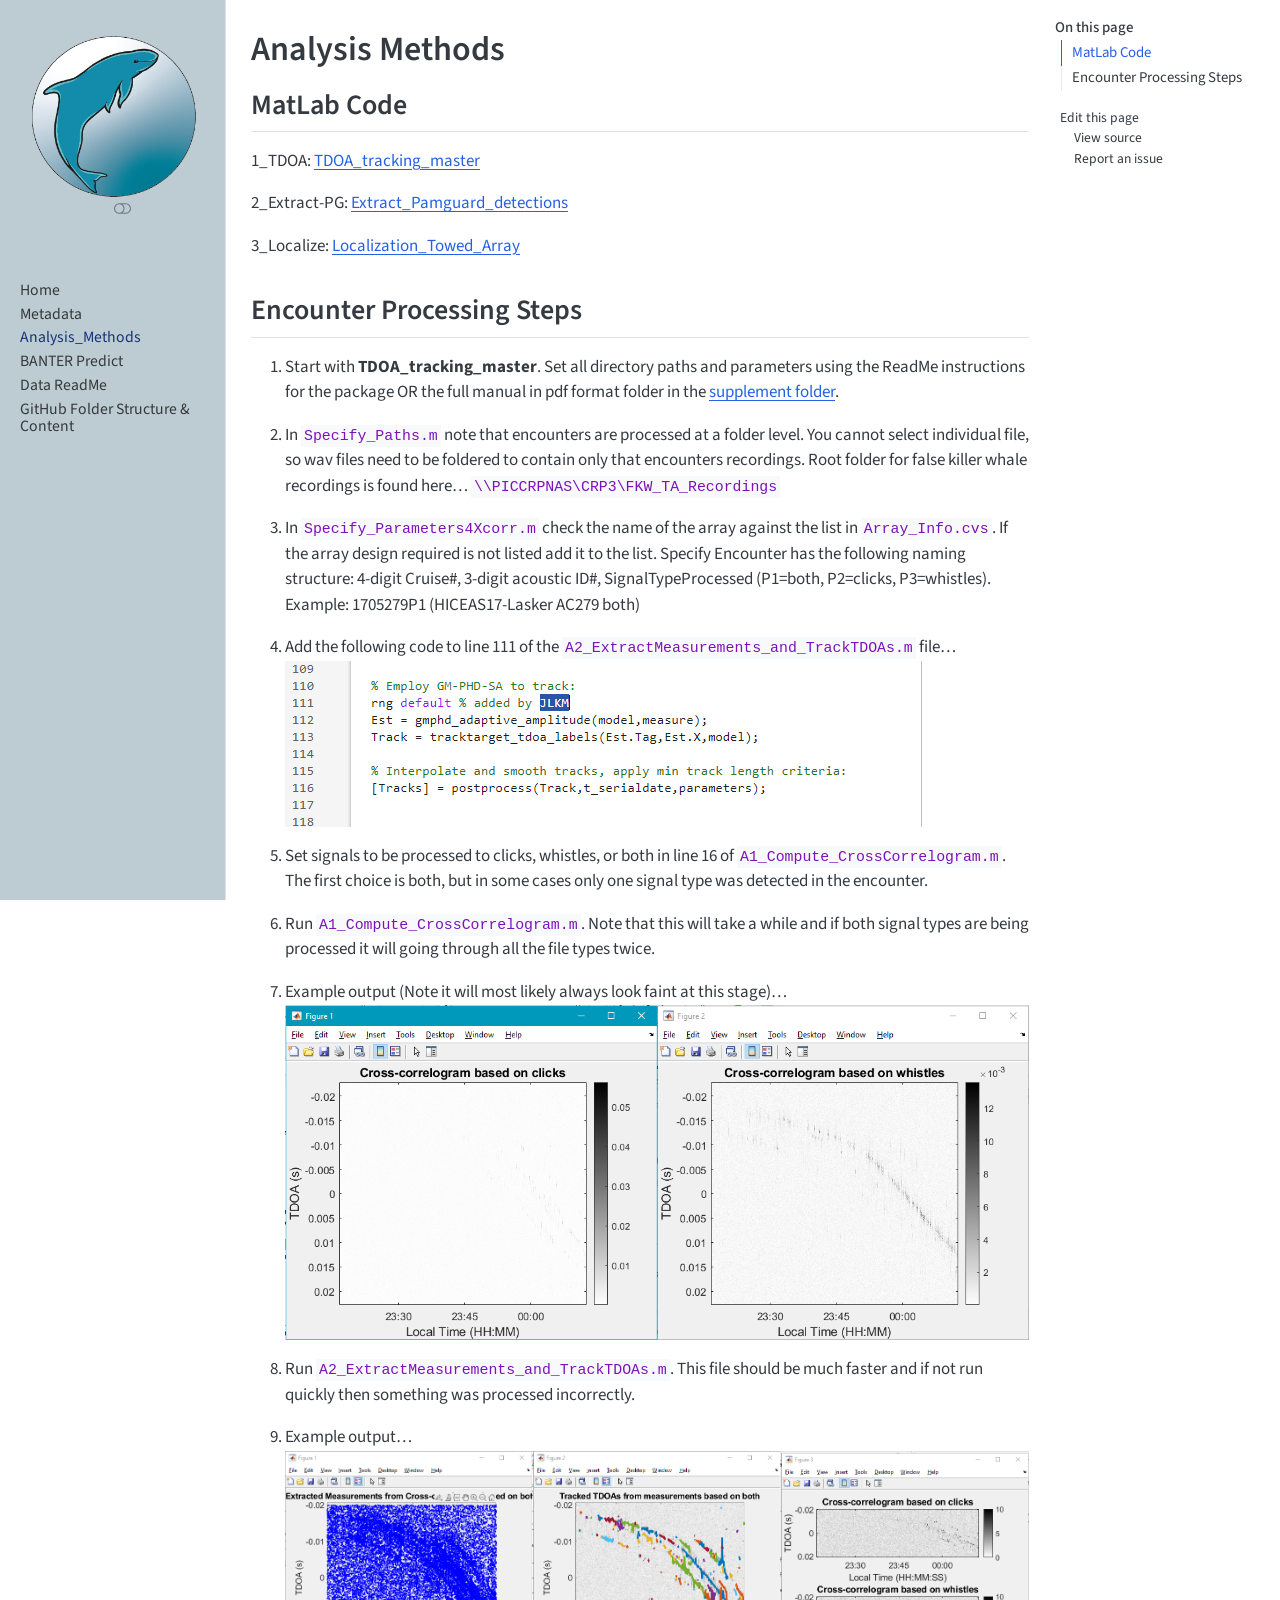
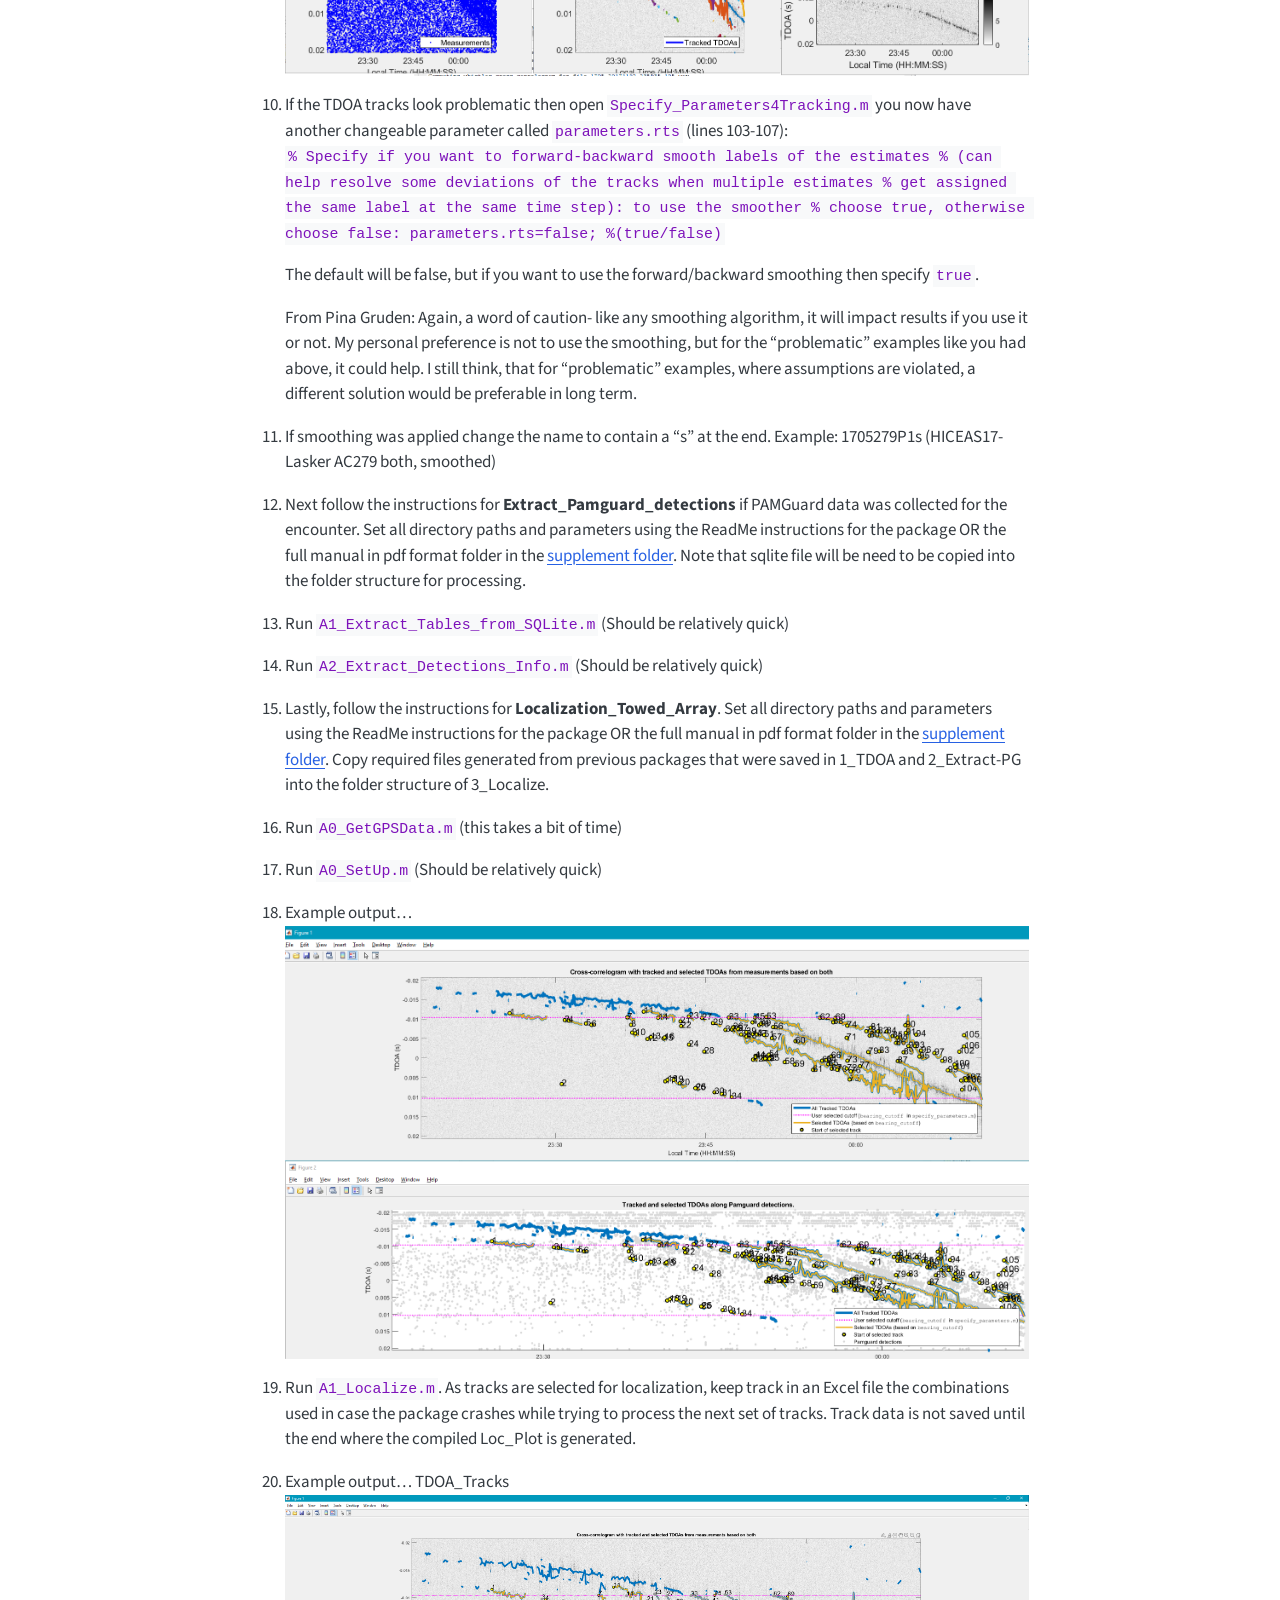
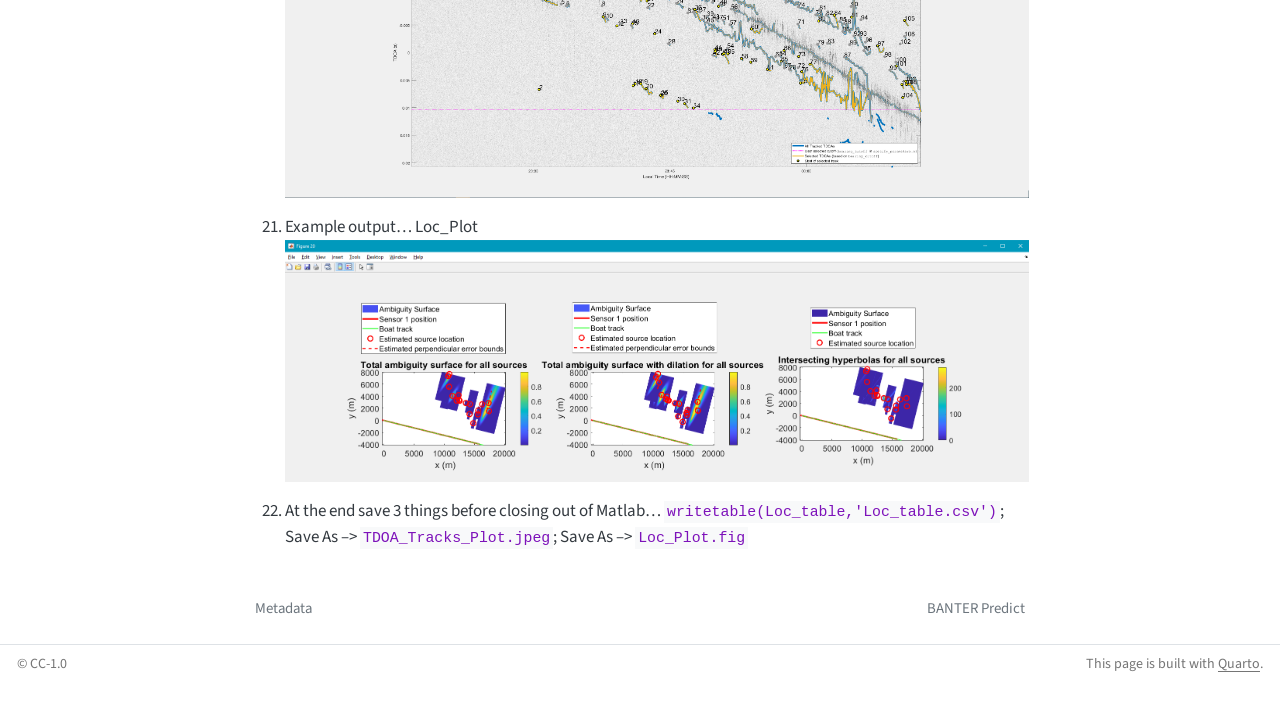
==== commit 6c1a08f1: "Built site for gh-pages" ====
--- a/content/Analysis_Methods.html
+++ b/content/Analysis_Methods.html
@@ -2,7 +2,7 @@
 <html xmlns="http://www.w3.org/1999/xhtml" lang="en" xml:lang="en"><head>
 
 <meta charset="utf-8">
-<meta name="generator" content="quarto-1.6.43">
+<meta name="generator" content="quarto-1.7.30">
 
 <meta name="viewport" content="width=device-width, initial-scale=1.0, user-scalable=yes">
 
@@ -32,17 +32,20 @@
 <link href="../content/BANTER_Predict.html" rel="next">
 <link href="../content/Metadata.html" rel="prev">
 <link href="../images/favicon.ico" rel="icon">
-<script src="../site_libs/quarto-html/quarto.js"></script>
+<script src="../site_libs/quarto-html/quarto.js" type="module"></script>
+<script src="../site_libs/quarto-html/tabsets/tabsets.js" type="module"></script>
 <script src="../site_libs/quarto-html/popper.min.js"></script>
 <script src="../site_libs/quarto-html/tippy.umd.min.js"></script>
 <script src="../site_libs/quarto-html/anchor.min.js"></script>
 <link href="../site_libs/quarto-html/tippy.css" rel="stylesheet">
-<link href="../site_libs/quarto-html/quarto-syntax-highlighting-d4d76bf8491c20bad77d141916dc28e1.css" rel="stylesheet" class="quarto-color-scheme" id="quarto-text-highlighting-styles">
-<link href="../site_libs/quarto-html/quarto-syntax-highlighting-dark-4379b0ccadffce622b03caf4c46266b3.css" rel="prefetch" class="quarto-color-scheme quarto-color-alternate" id="quarto-text-highlighting-styles">
+<link href="../site_libs/quarto-html/quarto-syntax-highlighting-de070a7b0ab54f8780927367ac907214.css" rel="stylesheet" class="quarto-color-scheme" id="quarto-text-highlighting-styles">
+<link href="../site_libs/quarto-html/quarto-syntax-highlighting-dark-2b3e328b71be8d25427581baeb23079b.css" rel="stylesheet" class="quarto-color-scheme quarto-color-alternate" id="quarto-text-highlighting-styles">
+<link href="../site_libs/quarto-html/quarto-syntax-highlighting-de070a7b0ab54f8780927367ac907214.css" rel="stylesheet" class="quarto-color-scheme-extra" id="quarto-text-highlighting-styles">
 <script src="../site_libs/bootstrap/bootstrap.min.js"></script>
 <link href="../site_libs/bootstrap/bootstrap-icons.css" rel="stylesheet">
-<link href="../site_libs/bootstrap/bootstrap-c954434390cb02e179eb12a28457c295.min.css" rel="stylesheet" append-hash="true" class="quarto-color-scheme" id="quarto-bootstrap" data-mode="light">
-<link href="../site_libs/bootstrap/bootstrap-dark-0045eb1c33f61f19c2496553aa0e9380.min.css" rel="prefetch" append-hash="true" class="quarto-color-scheme quarto-color-alternate" id="quarto-bootstrap" data-mode="dark">
+<link href="../site_libs/bootstrap/bootstrap-53b6f8222e1ce1a8bcd800fbd7364f60.min.css" rel="stylesheet" append-hash="true" class="quarto-color-scheme" id="quarto-bootstrap" data-mode="light">
+<link href="../site_libs/bootstrap/bootstrap-dark-c4519e516c76af1bb22a3985aa1b521c.min.css" rel="stylesheet" append-hash="true" class="quarto-color-scheme quarto-color-alternate" id="quarto-bootstrap" data-mode="dark">
+<link href="../site_libs/bootstrap/bootstrap-53b6f8222e1ce1a8bcd800fbd7364f60.min.css" rel="stylesheet" append-hash="true" class="quarto-color-scheme-extra" id="quarto-bootstrap" data-mode="light">
 <script id="quarto-search-options" type="application/json">{
   "location": "sidebar",
   "copy-button": false,
@@ -74,7 +77,169 @@
 
 </head>
 
-<body class="nav-sidebar docked">
+<body class="nav-sidebar docked quarto-light"><script id="quarto-html-before-body" type="application/javascript">
+    const toggleBodyColorMode = (bsSheetEl) => {
+      const mode = bsSheetEl.getAttribute("data-mode");
+      const bodyEl = window.document.querySelector("body");
+      if (mode === "dark") {
+        bodyEl.classList.add("quarto-dark");
+        bodyEl.classList.remove("quarto-light");
+      } else {
+        bodyEl.classList.add("quarto-light");
+        bodyEl.classList.remove("quarto-dark");
+      }
+    }
+    const toggleBodyColorPrimary = () => {
+      const bsSheetEl = window.document.querySelector("link#quarto-bootstrap:not([rel=disabled-stylesheet])");
+      if (bsSheetEl) {
+        toggleBodyColorMode(bsSheetEl);
+      }
+    }
+    const setColorSchemeToggle = (alternate) => {
+      const toggles = window.document.querySelectorAll('.quarto-color-scheme-toggle');
+      for (let i=0; i < toggles.length; i++) {
+        const toggle = toggles[i];
+        if (toggle) {
+          if (alternate) {
+            toggle.classList.add("alternate");
+          } else {
+            toggle.classList.remove("alternate");
+          }
+        }
+      }
+    };
+    const toggleColorMode = (alternate) => {
+      // Switch the stylesheets
+      const primaryStylesheets = window.document.querySelectorAll('link.quarto-color-scheme:not(.quarto-color-alternate)');
+      const alternateStylesheets = window.document.querySelectorAll('link.quarto-color-scheme.quarto-color-alternate');
+      manageTransitions('#quarto-margin-sidebar .nav-link', false);
+      if (alternate) {
+        // note: dark is layered on light, we don't disable primary!
+        enableStylesheet(alternateStylesheets);
+        for (const sheetNode of alternateStylesheets) {
+          if (sheetNode.id === "quarto-bootstrap") {
+            toggleBodyColorMode(sheetNode);
+          }
+        }
+      } else {
+        disableStylesheet(alternateStylesheets);
+        enableStylesheet(primaryStylesheets)
+        toggleBodyColorPrimary();
+      }
+      manageTransitions('#quarto-margin-sidebar .nav-link', true);
+      // Switch the toggles
+      setColorSchemeToggle(alternate)
+      // Hack to workaround the fact that safari doesn't
+      // properly recolor the scrollbar when toggling (#1455)
+      if (navigator.userAgent.indexOf('Safari') > 0 && navigator.userAgent.indexOf('Chrome') == -1) {
+        manageTransitions("body", false);
+        window.scrollTo(0, 1);
+        setTimeout(() => {
+          window.scrollTo(0, 0);
+          manageTransitions("body", true);
+        }, 40);
+      }
+    }
+    const disableStylesheet = (stylesheets) => {
+      for (let i=0; i < stylesheets.length; i++) {
+        const stylesheet = stylesheets[i];
+        stylesheet.rel = 'disabled-stylesheet';
+      }
+    }
+    const enableStylesheet = (stylesheets) => {
+      for (let i=0; i < stylesheets.length; i++) {
+        const stylesheet = stylesheets[i];
+        if(stylesheet.rel !== 'stylesheet') { // for Chrome, which will still FOUC without this check
+          stylesheet.rel = 'stylesheet';
+        }
+      }
+    }
+    const manageTransitions = (selector, allowTransitions) => {
+      const els = window.document.querySelectorAll(selector);
+      for (let i=0; i < els.length; i++) {
+        const el = els[i];
+        if (allowTransitions) {
+          el.classList.remove('notransition');
+        } else {
+          el.classList.add('notransition');
+        }
+      }
+    }
+    const isFileUrl = () => {
+      return window.location.protocol === 'file:';
+    }
+    const hasAlternateSentinel = () => {
+      let styleSentinel = getColorSchemeSentinel();
+      if (styleSentinel !== null) {
+        return styleSentinel === "alternate";
+      } else {
+        return false;
+      }
+    }
+    const setStyleSentinel = (alternate) => {
+      const value = alternate ? "alternate" : "default";
+      if (!isFileUrl()) {
+        window.localStorage.setItem("quarto-color-scheme", value);
+      } else {
+        localAlternateSentinel = value;
+      }
+    }
+    const getColorSchemeSentinel = () => {
+      if (!isFileUrl()) {
+        const storageValue = window.localStorage.getItem("quarto-color-scheme");
+        return storageValue != null ? storageValue : localAlternateSentinel;
+      } else {
+        return localAlternateSentinel;
+      }
+    }
+    const toggleGiscusIfUsed = (isAlternate, darkModeDefault) => {
+      const baseTheme = document.querySelector('#giscus-base-theme')?.value ?? 'light';
+      const alternateTheme = document.querySelector('#giscus-alt-theme')?.value ?? 'dark';
+      let newTheme = '';
+      if(authorPrefersDark) {
+        newTheme = isAlternate ? baseTheme : alternateTheme;
+      } else {
+        newTheme = isAlternate ? alternateTheme : baseTheme;
+      }
+      const changeGiscusTheme = () => {
+        // From: https://github.com/giscus/giscus/issues/336
+        const sendMessage = (message) => {
+          const iframe = document.querySelector('iframe.giscus-frame');
+          if (!iframe) return;
+          iframe.contentWindow.postMessage({ giscus: message }, 'https://giscus.app');
+        }
+        sendMessage({
+          setConfig: {
+            theme: newTheme
+          }
+        });
+      }
+      const isGiscussLoaded = window.document.querySelector('iframe.giscus-frame') !== null;
+      if (isGiscussLoaded) {
+        changeGiscusTheme();
+      }
+    };
+    const authorPrefersDark = false;
+    const darkModeDefault = authorPrefersDark;
+      document.querySelector('link#quarto-text-highlighting-styles.quarto-color-scheme-extra').rel = 'disabled-stylesheet';
+      document.querySelector('link#quarto-bootstrap.quarto-color-scheme-extra').rel = 'disabled-stylesheet';
+    let localAlternateSentinel = darkModeDefault ? 'alternate' : 'default';
+    // Dark / light mode switch
+    window.quartoToggleColorScheme = () => {
+      // Read the current dark / light value
+      let toAlternate = !hasAlternateSentinel();
+      toggleColorMode(toAlternate);
+      setStyleSentinel(toAlternate);
+      toggleGiscusIfUsed(toAlternate, darkModeDefault);
+      window.dispatchEvent(new Event('resize'));
+    };
+    // Switch to dark mode if need be
+    if (hasAlternateSentinel()) {
+      toggleColorMode(true);
+    } else {
+      toggleColorMode(false);
+    }
+  </script>
 
 <div id="quarto-search-results"></div>
   <header id="quarto-header" class="headroom fixed-top">
@@ -139,6 +304,12 @@
 </li>
         <li class="sidebar-item">
   <div class="sidebar-item-container"> 
+  <a href="../content/Data_ReadMe.html" class="sidebar-item-text sidebar-link">
+ <span class="menu-text">Data ReadMe</span></a>
+  </div>
+</li>
+        <li class="sidebar-item">
+  <div class="sidebar-item-container"> 
   <a href="../content/folderStructure.html" class="sidebar-item-text sidebar-link">
  <span class="menu-text">GitHub Folder Structure &amp; Content</span></a>
   </div>
@@ -160,6 +331,7 @@
     </div>
 <!-- main -->
 <main class="content" id="quarto-document-content">
+
 
 <header id="title-block-header" class="quarto-title-block default">
 <div class="quarto-title">
@@ -221,380 +393,255 @@
 
 </main> <!-- /main -->
 <script id="quarto-html-after-body" type="application/javascript">
-window.document.addEventListener("DOMContentLoaded", function (event) {
-  const toggleBodyColorMode = (bsSheetEl) => {
-    const mode = bsSheetEl.getAttribute("data-mode");
-    const bodyEl = window.document.querySelector("body");
-    if (mode === "dark") {
-      bodyEl.classList.add("quarto-dark");
-      bodyEl.classList.remove("quarto-light");
-    } else {
-      bodyEl.classList.add("quarto-light");
-      bodyEl.classList.remove("quarto-dark");
-    }
-  }
-  const toggleBodyColorPrimary = () => {
-    const bsSheetEl = window.document.querySelector("link#quarto-bootstrap");
-    if (bsSheetEl) {
-      toggleBodyColorMode(bsSheetEl);
-    }
-  }
-  toggleBodyColorPrimary();  
-  const disableStylesheet = (stylesheets) => {
-    for (let i=0; i < stylesheets.length; i++) {
-      const stylesheet = stylesheets[i];
-      stylesheet.rel = 'prefetch';
-    }
-  }
-  const enableStylesheet = (stylesheets) => {
-    for (let i=0; i < stylesheets.length; i++) {
-      const stylesheet = stylesheets[i];
-      stylesheet.rel = 'stylesheet';
-    }
-  }
-  const manageTransitions = (selector, allowTransitions) => {
-    const els = window.document.querySelectorAll(selector);
-    for (let i=0; i < els.length; i++) {
-      const el = els[i];
-      if (allowTransitions) {
-        el.classList.remove('notransition');
+  window.document.addEventListener("DOMContentLoaded", function (event) {
+    // Ensure there is a toggle, if there isn't float one in the top right
+    if (window.document.querySelector('.quarto-color-scheme-toggle') === null) {
+      const a = window.document.createElement('a');
+      a.classList.add('top-right');
+      a.classList.add('quarto-color-scheme-toggle');
+      a.href = "";
+      a.onclick = function() { try { window.quartoToggleColorScheme(); } catch {} return false; };
+      const i = window.document.createElement("i");
+      i.classList.add('bi');
+      a.appendChild(i);
+      window.document.body.appendChild(a);
+    }
+    setColorSchemeToggle(hasAlternateSentinel())
+    const icon = "";
+    const anchorJS = new window.AnchorJS();
+    anchorJS.options = {
+      placement: 'right',
+      icon: icon
+    };
+    anchorJS.add('.anchored');
+    const isCodeAnnotation = (el) => {
+      for (const clz of el.classList) {
+        if (clz.startsWith('code-annotation-')) {                     
+          return true;
+        }
+      }
+      return false;
+    }
+    const onCopySuccess = function(e) {
+      // button target
+      const button = e.trigger;
+      // don't keep focus
+      button.blur();
+      // flash "checked"
+      button.classList.add('code-copy-button-checked');
+      var currentTitle = button.getAttribute("title");
+      button.setAttribute("title", "Copied!");
+      let tooltip;
+      if (window.bootstrap) {
+        button.setAttribute("data-bs-toggle", "tooltip");
+        button.setAttribute("data-bs-placement", "left");
+        button.setAttribute("data-bs-title", "Copied!");
+        tooltip = new bootstrap.Tooltip(button, 
+          { trigger: "manual", 
+            customClass: "code-copy-button-tooltip",
+            offset: [0, -8]});
+        tooltip.show();    
+      }
+      setTimeout(function() {
+        if (tooltip) {
+          tooltip.hide();
+          button.removeAttribute("data-bs-title");
+          button.removeAttribute("data-bs-toggle");
+          button.removeAttribute("data-bs-placement");
+        }
+        button.setAttribute("title", currentTitle);
+        button.classList.remove('code-copy-button-checked');
+      }, 1000);
+      // clear code selection
+      e.clearSelection();
+    }
+    const getTextToCopy = function(trigger) {
+        const codeEl = trigger.previousElementSibling.cloneNode(true);
+        for (const childEl of codeEl.children) {
+          if (isCodeAnnotation(childEl)) {
+            childEl.remove();
+          }
+        }
+        return codeEl.innerText;
+    }
+    const clipboard = new window.ClipboardJS('.code-copy-button:not([data-in-quarto-modal])', {
+      text: getTextToCopy
+    });
+    clipboard.on('success', onCopySuccess);
+    if (window.document.getElementById('quarto-embedded-source-code-modal')) {
+      const clipboardModal = new window.ClipboardJS('.code-copy-button[data-in-quarto-modal]', {
+        text: getTextToCopy,
+        container: window.document.getElementById('quarto-embedded-source-code-modal')
+      });
+      clipboardModal.on('success', onCopySuccess);
+    }
+      var localhostRegex = new RegExp(/^(?:http|https):\/\/localhost\:?[0-9]*\//);
+      var mailtoRegex = new RegExp(/^mailto:/);
+        var filterRegex = new RegExp("https:\/\/scaling-robot-wgqml1r\.pages\.github\.io\/");
+      var isInternal = (href) => {
+          return filterRegex.test(href) || localhostRegex.test(href) || mailtoRegex.test(href);
+      }
+      // Inspect non-navigation links and adorn them if external
+     var links = window.document.querySelectorAll('a[href]:not(.nav-link):not(.navbar-brand):not(.toc-action):not(.sidebar-link):not(.sidebar-item-toggle):not(.pagination-link):not(.no-external):not([aria-hidden]):not(.dropdown-item):not(.quarto-navigation-tool):not(.about-link)');
+      for (var i=0; i<links.length; i++) {
+        const link = links[i];
+        if (!isInternal(link.href)) {
+          // undo the damage that might have been done by quarto-nav.js in the case of
+          // links that we want to consider external
+          if (link.dataset.originalHref !== undefined) {
+            link.href = link.dataset.originalHref;
+          }
+        }
+      }
+    function tippyHover(el, contentFn, onTriggerFn, onUntriggerFn) {
+      const config = {
+        allowHTML: true,
+        maxWidth: 500,
+        delay: 100,
+        arrow: false,
+        appendTo: function(el) {
+            return el.parentElement;
+        },
+        interactive: true,
+        interactiveBorder: 10,
+        theme: 'quarto',
+        placement: 'bottom-start',
+      };
+      if (contentFn) {
+        config.content = contentFn;
+      }
+      if (onTriggerFn) {
+        config.onTrigger = onTriggerFn;
+      }
+      if (onUntriggerFn) {
+        config.onUntrigger = onUntriggerFn;
+      }
+      window.tippy(el, config); 
+    }
+    const noterefs = window.document.querySelectorAll('a[role="doc-noteref"]');
+    for (var i=0; i<noterefs.length; i++) {
+      const ref = noterefs[i];
+      tippyHover(ref, function() {
+        // use id or data attribute instead here
+        let href = ref.getAttribute('data-footnote-href') || ref.getAttribute('href');
+        try { href = new URL(href).hash; } catch {}
+        const id = href.replace(/^#\/?/, "");
+        const note = window.document.getElementById(id);
+        if (note) {
+          return note.innerHTML;
+        } else {
+          return "";
+        }
+      });
+    }
+    const xrefs = window.document.querySelectorAll('a.quarto-xref');
+    const processXRef = (id, note) => {
+      // Strip column container classes
+      const stripColumnClz = (el) => {
+        el.classList.remove("page-full", "page-columns");
+        if (el.children) {
+          for (const child of el.children) {
+            stripColumnClz(child);
+          }
+        }
+      }
+      stripColumnClz(note)
+      if (id === null || id.startsWith('sec-')) {
+        // Special case sections, only their first couple elements
+        const container = document.createElement("div");
+        if (note.children && note.children.length > 2) {
+          container.appendChild(note.children[0].cloneNode(true));
+          for (let i = 1; i < note.children.length; i++) {
+            const child = note.children[i];
+            if (child.tagName === "P" && child.innerText === "") {
+              continue;
+            } else {
+              container.appendChild(child.cloneNode(true));
+              break;
+            }
+          }
+          if (window.Quarto?.typesetMath) {
+            window.Quarto.typesetMath(container);
+          }
+          return container.innerHTML
+        } else {
+          if (window.Quarto?.typesetMath) {
+            window.Quarto.typesetMath(note);
+          }
+          return note.innerHTML;
+        }
       } else {
-        el.classList.add('notransition');
-      }
-    }
-  }
-  const toggleGiscusIfUsed = (isAlternate, darkModeDefault) => {
-    const baseTheme = document.querySelector('#giscus-base-theme')?.value ?? 'light';
-    const alternateTheme = document.querySelector('#giscus-alt-theme')?.value ?? 'dark';
-    let newTheme = '';
-    if(darkModeDefault) {
-      newTheme = isAlternate ? baseTheme : alternateTheme;
-    } else {
-      newTheme = isAlternate ? alternateTheme : baseTheme;
-    }
-    const changeGiscusTheme = () => {
-      // From: https://github.com/giscus/giscus/issues/336
-      const sendMessage = (message) => {
-        const iframe = document.querySelector('iframe.giscus-frame');
-        if (!iframe) return;
-        iframe.contentWindow.postMessage({ giscus: message }, 'https://giscus.app');
-      }
-      sendMessage({
-        setConfig: {
-          theme: newTheme
-        }
-      });
-    }
-    const isGiscussLoaded = window.document.querySelector('iframe.giscus-frame') !== null;
-    if (isGiscussLoaded) {
-      changeGiscusTheme();
-    }
-  }
-  const toggleColorMode = (alternate) => {
-    // Switch the stylesheets
-    const alternateStylesheets = window.document.querySelectorAll('link.quarto-color-scheme.quarto-color-alternate');
-    manageTransitions('#quarto-margin-sidebar .nav-link', false);
-    if (alternate) {
-      enableStylesheet(alternateStylesheets);
-      for (const sheetNode of alternateStylesheets) {
-        if (sheetNode.id === "quarto-bootstrap") {
-          toggleBodyColorMode(sheetNode);
-        }
-      }
-    } else {
-      disableStylesheet(alternateStylesheets);
-      toggleBodyColorPrimary();
-    }
-    manageTransitions('#quarto-margin-sidebar .nav-link', true);
-    // Switch the toggles
-    const toggles = window.document.querySelectorAll('.quarto-color-scheme-toggle');
-    for (let i=0; i < toggles.length; i++) {
-      const toggle = toggles[i];
-      if (toggle) {
-        if (alternate) {
-          toggle.classList.add("alternate");     
-        } else {
-          toggle.classList.remove("alternate");
-        }
-      }
-    }
-    // Hack to workaround the fact that safari doesn't
-    // properly recolor the scrollbar when toggling (#1455)
-    if (navigator.userAgent.indexOf('Safari') > 0 && navigator.userAgent.indexOf('Chrome') == -1) {
-      manageTransitions("body", false);
-      window.scrollTo(0, 1);
-      setTimeout(() => {
-        window.scrollTo(0, 0);
-        manageTransitions("body", true);
-      }, 40);  
-    }
-  }
-  const isFileUrl = () => { 
-    return window.location.protocol === 'file:';
-  }
-  const hasAlternateSentinel = () => {  
-    let styleSentinel = getColorSchemeSentinel();
-    if (styleSentinel !== null) {
-      return styleSentinel === "alternate";
-    } else {
-      return false;
-    }
-  }
-  const setStyleSentinel = (alternate) => {
-    const value = alternate ? "alternate" : "default";
-    if (!isFileUrl()) {
-      window.localStorage.setItem("quarto-color-scheme", value);
-    } else {
-      localAlternateSentinel = value;
-    }
-  }
-  const getColorSchemeSentinel = () => {
-    if (!isFileUrl()) {
-      const storageValue = window.localStorage.getItem("quarto-color-scheme");
-      return storageValue != null ? storageValue : localAlternateSentinel;
-    } else {
-      return localAlternateSentinel;
-    }
-  }
-  const darkModeDefault = false;
-  let localAlternateSentinel = darkModeDefault ? 'alternate' : 'default';
-  // Dark / light mode switch
-  window.quartoToggleColorScheme = () => {
-    // Read the current dark / light value 
-    let toAlternate = !hasAlternateSentinel();
-    toggleColorMode(toAlternate);
-    setStyleSentinel(toAlternate);
-    toggleGiscusIfUsed(toAlternate, darkModeDefault);
-  };
-  // Ensure there is a toggle, if there isn't float one in the top right
-  if (window.document.querySelector('.quarto-color-scheme-toggle') === null) {
-    const a = window.document.createElement('a');
-    a.classList.add('top-right');
-    a.classList.add('quarto-color-scheme-toggle');
-    a.href = "";
-    a.onclick = function() { try { window.quartoToggleColorScheme(); } catch {} return false; };
-    const i = window.document.createElement("i");
-    i.classList.add('bi');
-    a.appendChild(i);
-    window.document.body.appendChild(a);
-  }
-  // Switch to dark mode if need be
-  if (hasAlternateSentinel()) {
-    toggleColorMode(true);
-  } else {
-    toggleColorMode(false);
-  }
-  const icon = "";
-  const anchorJS = new window.AnchorJS();
-  anchorJS.options = {
-    placement: 'right',
-    icon: icon
-  };
-  anchorJS.add('.anchored');
-  const isCodeAnnotation = (el) => {
-    for (const clz of el.classList) {
-      if (clz.startsWith('code-annotation-')) {                     
-        return true;
-      }
-    }
-    return false;
-  }
-  const onCopySuccess = function(e) {
-    // button target
-    const button = e.trigger;
-    // don't keep focus
-    button.blur();
-    // flash "checked"
-    button.classList.add('code-copy-button-checked');
-    var currentTitle = button.getAttribute("title");
-    button.setAttribute("title", "Copied!");
-    let tooltip;
-    if (window.bootstrap) {
-      button.setAttribute("data-bs-toggle", "tooltip");
-      button.setAttribute("data-bs-placement", "left");
-      button.setAttribute("data-bs-title", "Copied!");
-      tooltip = new bootstrap.Tooltip(button, 
-        { trigger: "manual", 
-          customClass: "code-copy-button-tooltip",
-          offset: [0, -8]});
-      tooltip.show();    
-    }
-    setTimeout(function() {
-      if (tooltip) {
-        tooltip.hide();
-        button.removeAttribute("data-bs-title");
-        button.removeAttribute("data-bs-toggle");
-        button.removeAttribute("data-bs-placement");
-      }
-      button.setAttribute("title", currentTitle);
-      button.classList.remove('code-copy-button-checked');
-    }, 1000);
-    // clear code selection
-    e.clearSelection();
-  }
-  const getTextToCopy = function(trigger) {
-      const codeEl = trigger.previousElementSibling.cloneNode(true);
-      for (const childEl of codeEl.children) {
-        if (isCodeAnnotation(childEl)) {
-          childEl.remove();
-        }
-      }
-      return codeEl.innerText;
-  }
-  const clipboard = new window.ClipboardJS('.code-copy-button:not([data-in-quarto-modal])', {
-    text: getTextToCopy
-  });
-  clipboard.on('success', onCopySuccess);
-  if (window.document.getElementById('quarto-embedded-source-code-modal')) {
-    const clipboardModal = new window.ClipboardJS('.code-copy-button[data-in-quarto-modal]', {
-      text: getTextToCopy,
-      container: window.document.getElementById('quarto-embedded-source-code-modal')
-    });
-    clipboardModal.on('success', onCopySuccess);
-  }
-    var localhostRegex = new RegExp(/^(?:http|https):\/\/localhost\:?[0-9]*\//);
-    var mailtoRegex = new RegExp(/^mailto:/);
-      var filterRegex = new RegExp("https:\/\/scaling-robot-wgqml1r\.pages\.github\.io\/");
-    var isInternal = (href) => {
-        return filterRegex.test(href) || localhostRegex.test(href) || mailtoRegex.test(href);
-    }
-    // Inspect non-navigation links and adorn them if external
- 	var links = window.document.querySelectorAll('a[href]:not(.nav-link):not(.navbar-brand):not(.toc-action):not(.sidebar-link):not(.sidebar-item-toggle):not(.pagination-link):not(.no-external):not([aria-hidden]):not(.dropdown-item):not(.quarto-navigation-tool):not(.about-link)');
-    for (var i=0; i<links.length; i++) {
-      const link = links[i];
-      if (!isInternal(link.href)) {
-        // undo the damage that might have been done by quarto-nav.js in the case of
-        // links that we want to consider external
-        if (link.dataset.originalHref !== undefined) {
-          link.href = link.dataset.originalHref;
-        }
-      }
-    }
-  function tippyHover(el, contentFn, onTriggerFn, onUntriggerFn) {
-    const config = {
-      allowHTML: true,
-      maxWidth: 500,
-      delay: 100,
-      arrow: false,
-      appendTo: function(el) {
-          return el.parentElement;
-      },
-      interactive: true,
-      interactiveBorder: 10,
-      theme: 'quarto',
-      placement: 'bottom-start',
-    };
-    if (contentFn) {
-      config.content = contentFn;
-    }
-    if (onTriggerFn) {
-      config.onTrigger = onTriggerFn;
-    }
-    if (onUntriggerFn) {
-      config.onUntrigger = onUntriggerFn;
-    }
-    window.tippy(el, config); 
-  }
-  const noterefs = window.document.querySelectorAll('a[role="doc-noteref"]');
-  for (var i=0; i<noterefs.length; i++) {
-    const ref = noterefs[i];
-    tippyHover(ref, function() {
-      // use id or data attribute instead here
-      let href = ref.getAttribute('data-footnote-href') || ref.getAttribute('href');
-      try { href = new URL(href).hash; } catch {}
-      const id = href.replace(/^#\/?/, "");
-      const note = window.document.getElementById(id);
-      if (note) {
-        return note.innerHTML;
-      } else {
-        return "";
-      }
-    });
-  }
-  const xrefs = window.document.querySelectorAll('a.quarto-xref');
-  const processXRef = (id, note) => {
-    // Strip column container classes
-    const stripColumnClz = (el) => {
-      el.classList.remove("page-full", "page-columns");
-      if (el.children) {
-        for (const child of el.children) {
-          stripColumnClz(child);
-        }
-      }
-    }
-    stripColumnClz(note)
-    if (id === null || id.startsWith('sec-')) {
-      // Special case sections, only their first couple elements
-      const container = document.createElement("div");
-      if (note.children && note.children.length > 2) {
-        container.appendChild(note.children[0].cloneNode(true));
-        for (let i = 1; i < note.children.length; i++) {
-          const child = note.children[i];
-          if (child.tagName === "P" && child.innerText === "") {
-            continue;
-          } else {
-            container.appendChild(child.cloneNode(true));
-            break;
-          }
-        }
-        if (window.Quarto?.typesetMath) {
-          window.Quarto.typesetMath(container);
-        }
-        return container.innerHTML
-      } else {
+        // Remove any anchor links if they are present
+        const anchorLink = note.querySelector('a.anchorjs-link');
+        if (anchorLink) {
+          anchorLink.remove();
+        }
         if (window.Quarto?.typesetMath) {
           window.Quarto.typesetMath(note);
         }
-        return note.innerHTML;
-      }
-    } else {
-      // Remove any anchor links if they are present
-      const anchorLink = note.querySelector('a.anchorjs-link');
-      if (anchorLink) {
-        anchorLink.remove();
-      }
-      if (window.Quarto?.typesetMath) {
-        window.Quarto.typesetMath(note);
-      }
-      if (note.classList.contains("callout")) {
-        return note.outerHTML;
-      } else {
-        return note.innerHTML;
-      }
-    }
-  }
-  for (var i=0; i<xrefs.length; i++) {
-    const xref = xrefs[i];
-    tippyHover(xref, undefined, function(instance) {
-      instance.disable();
-      let url = xref.getAttribute('href');
-      let hash = undefined; 
-      if (url.startsWith('#')) {
-        hash = url;
-      } else {
-        try { hash = new URL(url).hash; } catch {}
-      }
-      if (hash) {
-        const id = hash.replace(/^#\/?/, "");
-        const note = window.document.getElementById(id);
-        if (note !== null) {
-          try {
-            const html = processXRef(id, note.cloneNode(true));
-            instance.setContent(html);
-          } finally {
-            instance.enable();
-            instance.show();
-          }
+        if (note.classList.contains("callout")) {
+          return note.outerHTML;
         } else {
-          // See if we can fetch this
-          fetch(url.split('#')[0])
+          return note.innerHTML;
+        }
+      }
+    }
+    for (var i=0; i<xrefs.length; i++) {
+      const xref = xrefs[i];
+      tippyHover(xref, undefined, function(instance) {
+        instance.disable();
+        let url = xref.getAttribute('href');
+        let hash = undefined; 
+        if (url.startsWith('#')) {
+          hash = url;
+        } else {
+          try { hash = new URL(url).hash; } catch {}
+        }
+        if (hash) {
+          const id = hash.replace(/^#\/?/, "");
+          const note = window.document.getElementById(id);
+          if (note !== null) {
+            try {
+              const html = processXRef(id, note.cloneNode(true));
+              instance.setContent(html);
+            } finally {
+              instance.enable();
+              instance.show();
+            }
+          } else {
+            // See if we can fetch this
+            fetch(url.split('#')[0])
+            .then(res => res.text())
+            .then(html => {
+              const parser = new DOMParser();
+              const htmlDoc = parser.parseFromString(html, "text/html");
+              const note = htmlDoc.getElementById(id);
+              if (note !== null) {
+                const html = processXRef(id, note);
+                instance.setContent(html);
+              } 
+            }).finally(() => {
+              instance.enable();
+              instance.show();
+            });
+          }
+        } else {
+          // See if we can fetch a full url (with no hash to target)
+          // This is a special case and we should probably do some content thinning / targeting
+          fetch(url)
           .then(res => res.text())
           .then(html => {
             const parser = new DOMParser();
             const htmlDoc = parser.parseFromString(html, "text/html");
-            const note = htmlDoc.getElementById(id);
+            const note = htmlDoc.querySelector('main.content');
             if (note !== null) {
-              const html = processXRef(id, note);
+              // This should only happen for chapter cross references
+              // (since there is no id in the URL)
+              // remove the first header
+              if (note.children.length > 0 && note.children[0].tagName === "HEADER") {
+                note.children[0].remove();
+              }
+              const html = processXRef(null, note);
               instance.setContent(html);
             } 
           }).finally(() => {
@@ -602,185 +649,161 @@
             instance.show();
           });
         }
+      }, function(instance) {
+      });
+    }
+        let selectedAnnoteEl;
+        const selectorForAnnotation = ( cell, annotation) => {
+          let cellAttr = 'data-code-cell="' + cell + '"';
+          let lineAttr = 'data-code-annotation="' +  annotation + '"';
+          const selector = 'span[' + cellAttr + '][' + lineAttr + ']';
+          return selector;
+        }
+        const selectCodeLines = (annoteEl) => {
+          const doc = window.document;
+          const targetCell = annoteEl.getAttribute("data-target-cell");
+          const targetAnnotation = annoteEl.getAttribute("data-target-annotation");
+          const annoteSpan = window.document.querySelector(selectorForAnnotation(targetCell, targetAnnotation));
+          const lines = annoteSpan.getAttribute("data-code-lines").split(",");
+          const lineIds = lines.map((line) => {
+            return targetCell + "-" + line;
+          })
+          let top = null;
+          let height = null;
+          let parent = null;
+          if (lineIds.length > 0) {
+              //compute the position of the single el (top and bottom and make a div)
+              const el = window.document.getElementById(lineIds[0]);
+              top = el.offsetTop;
+              height = el.offsetHeight;
+              parent = el.parentElement.parentElement;
+            if (lineIds.length > 1) {
+              const lastEl = window.document.getElementById(lineIds[lineIds.length - 1]);
+              const bottom = lastEl.offsetTop + lastEl.offsetHeight;
+              height = bottom - top;
+            }
+            if (top !== null && height !== null && parent !== null) {
+              // cook up a div (if necessary) and position it 
+              let div = window.document.getElementById("code-annotation-line-highlight");
+              if (div === null) {
+                div = window.document.createElement("div");
+                div.setAttribute("id", "code-annotation-line-highlight");
+                div.style.position = 'absolute';
+                parent.appendChild(div);
+              }
+              div.style.top = top - 2 + "px";
+              div.style.height = height + 4 + "px";
+              div.style.left = 0;
+              let gutterDiv = window.document.getElementById("code-annotation-line-highlight-gutter");
+              if (gutterDiv === null) {
+                gutterDiv = window.document.createElement("div");
+                gutterDiv.setAttribute("id", "code-annotation-line-highlight-gutter");
+                gutterDiv.style.position = 'absolute';
+                const codeCell = window.document.getElementById(targetCell);
+                const gutter = codeCell.querySelector('.code-annotation-gutter');
+                gutter.appendChild(gutterDiv);
+              }
+              gutterDiv.style.top = top - 2 + "px";
+              gutterDiv.style.height = height + 4 + "px";
+            }
+            selectedAnnoteEl = annoteEl;
+          }
+        };
+        const unselectCodeLines = () => {
+          const elementsIds = ["code-annotation-line-highlight", "code-annotation-line-highlight-gutter"];
+          elementsIds.forEach((elId) => {
+            const div = window.document.getElementById(elId);
+            if (div) {
+              div.remove();
+            }
+          });
+          selectedAnnoteEl = undefined;
+        };
+          // Handle positioning of the toggle
+      window.addEventListener(
+        "resize",
+        throttle(() => {
+          elRect = undefined;
+          if (selectedAnnoteEl) {
+            selectCodeLines(selectedAnnoteEl);
+          }
+        }, 10)
+      );
+      function throttle(fn, ms) {
+      let throttle = false;
+      let timer;
+        return (...args) => {
+          if(!throttle) { // first call gets through
+              fn.apply(this, args);
+              throttle = true;
+          } else { // all the others get throttled
+              if(timer) clearTimeout(timer); // cancel #2
+              timer = setTimeout(() => {
+                fn.apply(this, args);
+                timer = throttle = false;
+              }, ms);
+          }
+        };
+      }
+        // Attach click handler to the DT
+        const annoteDls = window.document.querySelectorAll('dt[data-target-cell]');
+        for (const annoteDlNode of annoteDls) {
+          annoteDlNode.addEventListener('click', (event) => {
+            const clickedEl = event.target;
+            if (clickedEl !== selectedAnnoteEl) {
+              unselectCodeLines();
+              const activeEl = window.document.querySelector('dt[data-target-cell].code-annotation-active');
+              if (activeEl) {
+                activeEl.classList.remove('code-annotation-active');
+              }
+              selectCodeLines(clickedEl);
+              clickedEl.classList.add('code-annotation-active');
+            } else {
+              // Unselect the line
+              unselectCodeLines();
+              clickedEl.classList.remove('code-annotation-active');
+            }
+          });
+        }
+    const findCites = (el) => {
+      const parentEl = el.parentElement;
+      if (parentEl) {
+        const cites = parentEl.dataset.cites;
+        if (cites) {
+          return {
+            el,
+            cites: cites.split(' ')
+          };
+        } else {
+          return findCites(el.parentElement)
+        }
       } else {
-        // See if we can fetch a full url (with no hash to target)
-        // This is a special case and we should probably do some content thinning / targeting
-        fetch(url)
-        .then(res => res.text())
-        .then(html => {
-          const parser = new DOMParser();
-          const htmlDoc = parser.parseFromString(html, "text/html");
-          const note = htmlDoc.querySelector('main.content');
-          if (note !== null) {
-            // This should only happen for chapter cross references
-            // (since there is no id in the URL)
-            // remove the first header
-            if (note.children.length > 0 && note.children[0].tagName === "HEADER") {
-              note.children[0].remove();
+        return undefined;
+      }
+    };
+    var bibliorefs = window.document.querySelectorAll('a[role="doc-biblioref"]');
+    for (var i=0; i<bibliorefs.length; i++) {
+      const ref = bibliorefs[i];
+      const citeInfo = findCites(ref);
+      if (citeInfo) {
+        tippyHover(citeInfo.el, function() {
+          var popup = window.document.createElement('div');
+          citeInfo.cites.forEach(function(cite) {
+            var citeDiv = window.document.createElement('div');
+            citeDiv.classList.add('hanging-indent');
+            citeDiv.classList.add('csl-entry');
+            var biblioDiv = window.document.getElementById('ref-' + cite);
+            if (biblioDiv) {
+              citeDiv.innerHTML = biblioDiv.innerHTML;
             }
-            const html = processXRef(null, note);
-            instance.setContent(html);
-          } 
-        }).finally(() => {
-          instance.enable();
-          instance.show();
+            popup.appendChild(citeDiv);
+          });
+          return popup.innerHTML;
         });
       }
-    }, function(instance) {
-    });
-  }
-      let selectedAnnoteEl;
-      const selectorForAnnotation = ( cell, annotation) => {
-        let cellAttr = 'data-code-cell="' + cell + '"';
-        let lineAttr = 'data-code-annotation="' +  annotation + '"';
-        const selector = 'span[' + cellAttr + '][' + lineAttr + ']';
-        return selector;
-      }
-      const selectCodeLines = (annoteEl) => {
-        const doc = window.document;
-        const targetCell = annoteEl.getAttribute("data-target-cell");
-        const targetAnnotation = annoteEl.getAttribute("data-target-annotation");
-        const annoteSpan = window.document.querySelector(selectorForAnnotation(targetCell, targetAnnotation));
-        const lines = annoteSpan.getAttribute("data-code-lines").split(",");
-        const lineIds = lines.map((line) => {
-          return targetCell + "-" + line;
-        })
-        let top = null;
-        let height = null;
-        let parent = null;
-        if (lineIds.length > 0) {
-            //compute the position of the single el (top and bottom and make a div)
-            const el = window.document.getElementById(lineIds[0]);
-            top = el.offsetTop;
-            height = el.offsetHeight;
-            parent = el.parentElement.parentElement;
-          if (lineIds.length > 1) {
-            const lastEl = window.document.getElementById(lineIds[lineIds.length - 1]);
-            const bottom = lastEl.offsetTop + lastEl.offsetHeight;
-            height = bottom - top;
-          }
-          if (top !== null && height !== null && parent !== null) {
-            // cook up a div (if necessary) and position it 
-            let div = window.document.getElementById("code-annotation-line-highlight");
-            if (div === null) {
-              div = window.document.createElement("div");
-              div.setAttribute("id", "code-annotation-line-highlight");
-              div.style.position = 'absolute';
-              parent.appendChild(div);
-            }
-            div.style.top = top - 2 + "px";
-            div.style.height = height + 4 + "px";
-            div.style.left = 0;
-            let gutterDiv = window.document.getElementById("code-annotation-line-highlight-gutter");
-            if (gutterDiv === null) {
-              gutterDiv = window.document.createElement("div");
-              gutterDiv.setAttribute("id", "code-annotation-line-highlight-gutter");
-              gutterDiv.style.position = 'absolute';
-              const codeCell = window.document.getElementById(targetCell);
-              const gutter = codeCell.querySelector('.code-annotation-gutter');
-              gutter.appendChild(gutterDiv);
-            }
-            gutterDiv.style.top = top - 2 + "px";
-            gutterDiv.style.height = height + 4 + "px";
-          }
-          selectedAnnoteEl = annoteEl;
-        }
-      };
-      const unselectCodeLines = () => {
-        const elementsIds = ["code-annotation-line-highlight", "code-annotation-line-highlight-gutter"];
-        elementsIds.forEach((elId) => {
-          const div = window.document.getElementById(elId);
-          if (div) {
-            div.remove();
-          }
-        });
-        selectedAnnoteEl = undefined;
-      };
-        // Handle positioning of the toggle
-    window.addEventListener(
-      "resize",
-      throttle(() => {
-        elRect = undefined;
-        if (selectedAnnoteEl) {
-          selectCodeLines(selectedAnnoteEl);
-        }
-      }, 10)
-    );
-    function throttle(fn, ms) {
-    let throttle = false;
-    let timer;
-      return (...args) => {
-        if(!throttle) { // first call gets through
-            fn.apply(this, args);
-            throttle = true;
-        } else { // all the others get throttled
-            if(timer) clearTimeout(timer); // cancel #2
-            timer = setTimeout(() => {
-              fn.apply(this, args);
-              timer = throttle = false;
-            }, ms);
-        }
-      };
-    }
-      // Attach click handler to the DT
-      const annoteDls = window.document.querySelectorAll('dt[data-target-cell]');
-      for (const annoteDlNode of annoteDls) {
-        annoteDlNode.addEventListener('click', (event) => {
-          const clickedEl = event.target;
-          if (clickedEl !== selectedAnnoteEl) {
-            unselectCodeLines();
-            const activeEl = window.document.querySelector('dt[data-target-cell].code-annotation-active');
-            if (activeEl) {
-              activeEl.classList.remove('code-annotation-active');
-            }
-            selectCodeLines(clickedEl);
-            clickedEl.classList.add('code-annotation-active');
-          } else {
-            // Unselect the line
-            unselectCodeLines();
-            clickedEl.classList.remove('code-annotation-active');
-          }
-        });
-      }
-  const findCites = (el) => {
-    const parentEl = el.parentElement;
-    if (parentEl) {
-      const cites = parentEl.dataset.cites;
-      if (cites) {
-        return {
-          el,
-          cites: cites.split(' ')
-        };
-      } else {
-        return findCites(el.parentElement)
-      }
-    } else {
-      return undefined;
-    }
-  };
-  var bibliorefs = window.document.querySelectorAll('a[role="doc-biblioref"]');
-  for (var i=0; i<bibliorefs.length; i++) {
-    const ref = bibliorefs[i];
-    const citeInfo = findCites(ref);
-    if (citeInfo) {
-      tippyHover(citeInfo.el, function() {
-        var popup = window.document.createElement('div');
-        citeInfo.cites.forEach(function(cite) {
-          var citeDiv = window.document.createElement('div');
-          citeDiv.classList.add('hanging-indent');
-          citeDiv.classList.add('csl-entry');
-          var biblioDiv = window.document.getElementById('ref-' + cite);
-          if (biblioDiv) {
-            citeDiv.innerHTML = biblioDiv.innerHTML;
-          }
-          popup.appendChild(citeDiv);
-        });
-        return popup.innerHTML;
-      });
-    }
-  }
-});
-</script>
+    }
+  });
+  </script>
 <nav class="page-navigation">
   <div class="nav-page nav-page-previous">
       <a href="../content/Metadata.html" class="pagination-link" aria-label="Metadata">
--- a/site_libs/quarto-html/quarto-syntax-highlighting-de070a7b0ab54f8780927367ac907214.css
+++ b/site_libs/quarto-html/quarto-syntax-highlighting-de070a7b0ab54f8780927367ac907214.css
@@ -0,0 +1,236 @@
+/* quarto syntax highlight colors */
+:root {
+  --quarto-hl-ot-color: #003B4F;
+  --quarto-hl-at-color: #657422;
+  --quarto-hl-ss-color: #20794D;
+  --quarto-hl-an-color: #5E5E5E;
+  --quarto-hl-fu-color: #4758AB;
+  --quarto-hl-st-color: #20794D;
+  --quarto-hl-cf-color: #003B4F;
+  --quarto-hl-op-color: #5E5E5E;
+  --quarto-hl-er-color: #AD0000;
+  --quarto-hl-bn-color: #AD0000;
+  --quarto-hl-al-color: #AD0000;
+  --quarto-hl-va-color: #111111;
+  --quarto-hl-bu-color: inherit;
+  --quarto-hl-ex-color: inherit;
+  --quarto-hl-pp-color: #AD0000;
+  --quarto-hl-in-color: #5E5E5E;
+  --quarto-hl-vs-color: #20794D;
+  --quarto-hl-wa-color: #5E5E5E;
+  --quarto-hl-do-color: #5E5E5E;
+  --quarto-hl-im-color: #00769E;
+  --quarto-hl-ch-color: #20794D;
+  --quarto-hl-dt-color: #AD0000;
+  --quarto-hl-fl-color: #AD0000;
+  --quarto-hl-co-color: #5E5E5E;
+  --quarto-hl-cv-color: #5E5E5E;
+  --quarto-hl-cn-color: #8f5902;
+  --quarto-hl-sc-color: #5E5E5E;
+  --quarto-hl-dv-color: #AD0000;
+  --quarto-hl-kw-color: #003B4F;
+}
+
+/* other quarto variables */
+:root {
+  --quarto-font-monospace: SFMono-Regular, Menlo, Monaco, Consolas, "Liberation Mono", "Courier New", monospace;
+}
+
+/* syntax highlight based on Pandoc's rules */
+pre > code.sourceCode > span {
+  color: #003B4F;
+}
+
+code.sourceCode > span {
+  color: #003B4F;
+}
+
+div.sourceCode,
+div.sourceCode pre.sourceCode {
+  color: #003B4F;
+}
+
+/* Normal */
+code span {
+  color: #003B4F;
+}
+
+/* Alert */
+code span.al {
+  color: #AD0000;
+  font-style: inherit;
+}
+
+/* Annotation */
+code span.an {
+  color: #5E5E5E;
+  font-style: inherit;
+}
+
+/* Attribute */
+code span.at {
+  color: #657422;
+  font-style: inherit;
+}
+
+/* BaseN */
+code span.bn {
+  color: #AD0000;
+  font-style: inherit;
+}
+
+/* BuiltIn */
+code span.bu {
+  font-style: inherit;
+}
+
+/* ControlFlow */
+code span.cf {
+  color: #003B4F;
+  font-weight: bold;
+  font-style: inherit;
+}
+
+/* Char */
+code span.ch {
+  color: #20794D;
+  font-style: inherit;
+}
+
+/* Constant */
+code span.cn {
+  color: #8f5902;
+  font-style: inherit;
+}
+
+/* Comment */
+code span.co {
+  color: #5E5E5E;
+  font-style: inherit;
+}
+
+/* CommentVar */
+code span.cv {
+  color: #5E5E5E;
+  font-style: italic;
+}
+
+/* Documentation */
+code span.do {
+  color: #5E5E5E;
+  font-style: italic;
+}
+
+/* DataType */
+code span.dt {
+  color: #AD0000;
+  font-style: inherit;
+}
+
+/* DecVal */
+code span.dv {
+  color: #AD0000;
+  font-style: inherit;
+}
+
+/* Error */
+code span.er {
+  color: #AD0000;
+  font-style: inherit;
+}
+
+/* Extension */
+code span.ex {
+  font-style: inherit;
+}
+
+/* Float */
+code span.fl {
+  color: #AD0000;
+  font-style: inherit;
+}
+
+/* Function */
+code span.fu {
+  color: #4758AB;
+  font-style: inherit;
+}
+
+/* Import */
+code span.im {
+  color: #00769E;
+  font-style: inherit;
+}
+
+/* Information */
+code span.in {
+  color: #5E5E5E;
+  font-style: inherit;
+}
+
+/* Keyword */
+code span.kw {
+  color: #003B4F;
+  font-weight: bold;
+  font-style: inherit;
+}
+
+/* Operator */
+code span.op {
+  color: #5E5E5E;
+  font-style: inherit;
+}
+
+/* Other */
+code span.ot {
+  color: #003B4F;
+  font-style: inherit;
+}
+
+/* Preprocessor */
+code span.pp {
+  color: #AD0000;
+  font-style: inherit;
+}
+
+/* SpecialChar */
+code span.sc {
+  color: #5E5E5E;
+  font-style: inherit;
+}
+
+/* SpecialString */
+code span.ss {
+  color: #20794D;
+  font-style: inherit;
+}
+
+/* String */
+code span.st {
+  color: #20794D;
+  font-style: inherit;
+}
+
+/* Variable */
+code span.va {
+  color: #111111;
+  font-style: inherit;
+}
+
+/* VerbatimString */
+code span.vs {
+  color: #20794D;
+  font-style: inherit;
+}
+
+/* Warning */
+code span.wa {
+  color: #5E5E5E;
+  font-style: italic;
+}
+
+.prevent-inlining {
+  content: "</";
+}
+
+/*# sourceMappingURL=87b39de9f4d1ff88c62557026aa071dc.css.map */
--- a/site_libs/quarto-html/quarto-syntax-highlighting-dark-2b3e328b71be8d25427581baeb23079b.css
+++ b/site_libs/quarto-html/quarto-syntax-highlighting-dark-2b3e328b71be8d25427581baeb23079b.css
@@ -0,0 +1,219 @@
+/* quarto syntax highlight colors */
+:root {
+  --quarto-hl-al-color: #f07178;
+  --quarto-hl-an-color: #d4d0ab;
+  --quarto-hl-at-color: #00e0e0;
+  --quarto-hl-bn-color: #d4d0ab;
+  --quarto-hl-bu-color: #abe338;
+  --quarto-hl-ch-color: #abe338;
+  --quarto-hl-co-color: #f8f8f2;
+  --quarto-hl-cv-color: #ffd700;
+  --quarto-hl-cn-color: #ffd700;
+  --quarto-hl-cf-color: #ffa07a;
+  --quarto-hl-dt-color: #ffa07a;
+  --quarto-hl-dv-color: #d4d0ab;
+  --quarto-hl-do-color: #f8f8f2;
+  --quarto-hl-er-color: #f07178;
+  --quarto-hl-ex-color: #00e0e0;
+  --quarto-hl-fl-color: #d4d0ab;
+  --quarto-hl-fu-color: #ffa07a;
+  --quarto-hl-im-color: #abe338;
+  --quarto-hl-in-color: #d4d0ab;
+  --quarto-hl-kw-color: #ffa07a;
+  --quarto-hl-op-color: #ffa07a;
+  --quarto-hl-ot-color: #00e0e0;
+  --quarto-hl-pp-color: #dcc6e0;
+  --quarto-hl-re-color: #00e0e0;
+  --quarto-hl-sc-color: #abe338;
+  --quarto-hl-ss-color: #abe338;
+  --quarto-hl-st-color: #abe338;
+  --quarto-hl-va-color: #00e0e0;
+  --quarto-hl-vs-color: #abe338;
+  --quarto-hl-wa-color: #dcc6e0;
+}
+
+/* other quarto variables */
+:root {
+  --quarto-font-monospace: SFMono-Regular, Menlo, Monaco, Consolas, "Liberation Mono", "Courier New", monospace;
+}
+
+/* syntax highlight based on Pandoc's rules */
+pre > code.sourceCode > span {
+  color: #f8f8f2;
+}
+
+code.sourceCode > span {
+  color: #f8f8f2;
+}
+
+div.sourceCode,
+div.sourceCode pre.sourceCode {
+  color: #f8f8f2;
+}
+
+/* Normal */
+code span {
+  color: #f8f8f2;
+}
+
+/* Alert */
+code span.al {
+  color: #f07178;
+}
+
+/* Annotation */
+code span.an {
+  color: #d4d0ab;
+}
+
+/* Attribute */
+code span.at {
+  color: #00e0e0;
+}
+
+/* BaseN */
+code span.bn {
+  color: #d4d0ab;
+}
+
+/* BuiltIn */
+code span.bu {
+  color: #abe338;
+}
+
+/* ControlFlow */
+code span.cf {
+  font-weight: bold;
+  color: #ffa07a;
+}
+
+/* Char */
+code span.ch {
+  color: #abe338;
+}
+
+/* Constant */
+code span.cn {
+  color: #ffd700;
+}
+
+/* Comment */
+code span.co {
+  font-style: italic;
+  color: #f8f8f2;
+}
+
+/* CommentVar */
+code span.cv {
+  color: #ffd700;
+}
+
+/* Documentation */
+code span.do {
+  color: #f8f8f2;
+}
+
+/* DataType */
+code span.dt {
+  color: #ffa07a;
+}
+
+/* DecVal */
+code span.dv {
+  color: #d4d0ab;
+}
+
+/* Error */
+code span.er {
+  color: #f07178;
+  text-decoration: underline;
+}
+
+/* Extension */
+code span.ex {
+  font-weight: bold;
+  color: #00e0e0;
+}
+
+/* Float */
+code span.fl {
+  color: #d4d0ab;
+}
+
+/* Function */
+code span.fu {
+  color: #ffa07a;
+}
+
+/* Import */
+code span.im {
+  color: #abe338;
+}
+
+/* Information */
+code span.in {
+  color: #d4d0ab;
+}
+
+/* Keyword */
+code span.kw {
+  font-weight: bold;
+  color: #ffa07a;
+}
+
+/* Operator */
+code span.op {
+  color: #ffa07a;
+}
+
+/* Other */
+code span.ot {
+  color: #00e0e0;
+}
+
+/* Preprocessor */
+code span.pp {
+  color: #dcc6e0;
+}
+
+/* RegionMarker */
+code span.re {
+  background-color: #f8f8f2;
+  color: #00e0e0;
+}
+
+/* SpecialChar */
+code span.sc {
+  color: #abe338;
+}
+
+/* SpecialString */
+code span.ss {
+  color: #abe338;
+}
+
+/* String */
+code span.st {
+  color: #abe338;
+}
+
+/* Variable */
+code span.va {
+  color: #00e0e0;
+}
+
+/* VerbatimString */
+code span.vs {
+  color: #abe338;
+}
+
+/* Warning */
+code span.wa {
+  color: #dcc6e0;
+}
+
+.prevent-inlining {
+  content: "</";
+}
+
+/*# sourceMappingURL=fcde2f0d460d49b419838c2160d61c64.css.map */
--- a/site_libs/quarto-html/quarto-syntax-highlighting-de070a7b0ab54f8780927367ac907214.css
+++ b/site_libs/quarto-html/quarto-syntax-highlighting-de070a7b0ab54f8780927367ac907214.css
@@ -0,0 +1,236 @@
+/* quarto syntax highlight colors */
+:root {
+  --quarto-hl-ot-color: #003B4F;
+  --quarto-hl-at-color: #657422;
+  --quarto-hl-ss-color: #20794D;
+  --quarto-hl-an-color: #5E5E5E;
+  --quarto-hl-fu-color: #4758AB;
+  --quarto-hl-st-color: #20794D;
+  --quarto-hl-cf-color: #003B4F;
+  --quarto-hl-op-color: #5E5E5E;
+  --quarto-hl-er-color: #AD0000;
+  --quarto-hl-bn-color: #AD0000;
+  --quarto-hl-al-color: #AD0000;
+  --quarto-hl-va-color: #111111;
+  --quarto-hl-bu-color: inherit;
+  --quarto-hl-ex-color: inherit;
+  --quarto-hl-pp-color: #AD0000;
+  --quarto-hl-in-color: #5E5E5E;
+  --quarto-hl-vs-color: #20794D;
+  --quarto-hl-wa-color: #5E5E5E;
+  --quarto-hl-do-color: #5E5E5E;
+  --quarto-hl-im-color: #00769E;
+  --quarto-hl-ch-color: #20794D;
+  --quarto-hl-dt-color: #AD0000;
+  --quarto-hl-fl-color: #AD0000;
+  --quarto-hl-co-color: #5E5E5E;
+  --quarto-hl-cv-color: #5E5E5E;
+  --quarto-hl-cn-color: #8f5902;
+  --quarto-hl-sc-color: #5E5E5E;
+  --quarto-hl-dv-color: #AD0000;
+  --quarto-hl-kw-color: #003B4F;
+}
+
+/* other quarto variables */
+:root {
+  --quarto-font-monospace: SFMono-Regular, Menlo, Monaco, Consolas, "Liberation Mono", "Courier New", monospace;
+}
+
+/* syntax highlight based on Pandoc's rules */
+pre > code.sourceCode > span {
+  color: #003B4F;
+}
+
+code.sourceCode > span {
+  color: #003B4F;
+}
+
+div.sourceCode,
+div.sourceCode pre.sourceCode {
+  color: #003B4F;
+}
+
+/* Normal */
+code span {
+  color: #003B4F;
+}
+
+/* Alert */
+code span.al {
+  color: #AD0000;
+  font-style: inherit;
+}
+
+/* Annotation */
+code span.an {
+  color: #5E5E5E;
+  font-style: inherit;
+}
+
+/* Attribute */
+code span.at {
+  color: #657422;
+  font-style: inherit;
+}
+
+/* BaseN */
+code span.bn {
+  color: #AD0000;
+  font-style: inherit;
+}
+
+/* BuiltIn */
+code span.bu {
+  font-style: inherit;
+}
+
+/* ControlFlow */
+code span.cf {
+  color: #003B4F;
+  font-weight: bold;
+  font-style: inherit;
+}
+
+/* Char */
+code span.ch {
+  color: #20794D;
+  font-style: inherit;
+}
+
+/* Constant */
+code span.cn {
+  color: #8f5902;
+  font-style: inherit;
+}
+
+/* Comment */
+code span.co {
+  color: #5E5E5E;
+  font-style: inherit;
+}
+
+/* CommentVar */
+code span.cv {
+  color: #5E5E5E;
+  font-style: italic;
+}
+
+/* Documentation */
+code span.do {
+  color: #5E5E5E;
+  font-style: italic;
+}
+
+/* DataType */
+code span.dt {
+  color: #AD0000;
+  font-style: inherit;
+}
+
+/* DecVal */
+code span.dv {
+  color: #AD0000;
+  font-style: inherit;
+}
+
+/* Error */
+code span.er {
+  color: #AD0000;
+  font-style: inherit;
+}
+
+/* Extension */
+code span.ex {
+  font-style: inherit;
+}
+
+/* Float */
+code span.fl {
+  color: #AD0000;
+  font-style: inherit;
+}
+
+/* Function */
+code span.fu {
+  color: #4758AB;
+  font-style: inherit;
+}
+
+/* Import */
+code span.im {
+  color: #00769E;
+  font-style: inherit;
+}
+
+/* Information */
+code span.in {
+  color: #5E5E5E;
+  font-style: inherit;
+}
+
+/* Keyword */
+code span.kw {
+  color: #003B4F;
+  font-weight: bold;
+  font-style: inherit;
+}
+
+/* Operator */
+code span.op {
+  color: #5E5E5E;
+  font-style: inherit;
+}
+
+/* Other */
+code span.ot {
+  color: #003B4F;
+  font-style: inherit;
+}
+
+/* Preprocessor */
+code span.pp {
+  color: #AD0000;
+  font-style: inherit;
+}
+
+/* SpecialChar */
+code span.sc {
+  color: #5E5E5E;
+  font-style: inherit;
+}
+
+/* SpecialString */
+code span.ss {
+  color: #20794D;
+  font-style: inherit;
+}
+
+/* String */
+code span.st {
+  color: #20794D;
+  font-style: inherit;
+}
+
+/* Variable */
+code span.va {
+  color: #111111;
+  font-style: inherit;
+}
+
+/* VerbatimString */
+code span.vs {
+  color: #20794D;
+  font-style: inherit;
+}
+
+/* Warning */
+code span.wa {
+  color: #5E5E5E;
+  font-style: italic;
+}
+
+.prevent-inlining {
+  content: "</";
+}
+
+/*# sourceMappingURL=87b39de9f4d1ff88c62557026aa071dc.css.map */
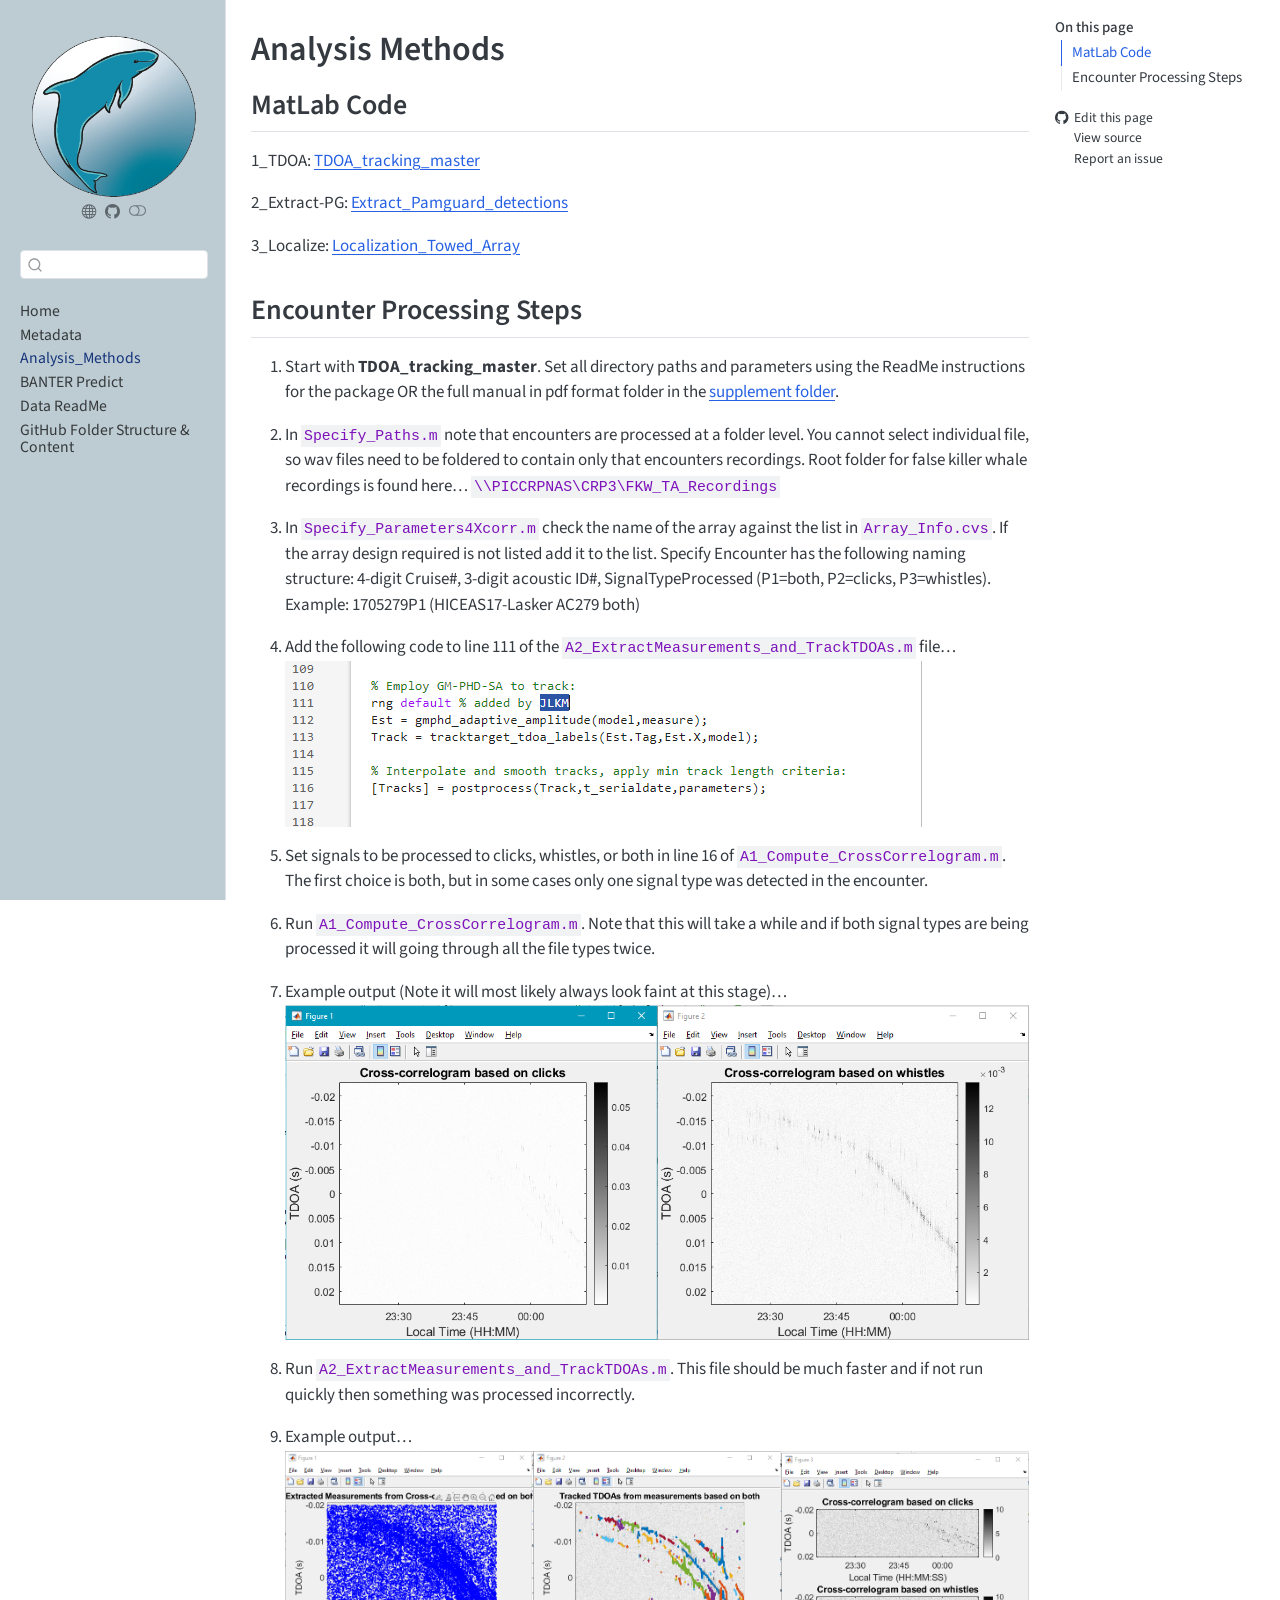
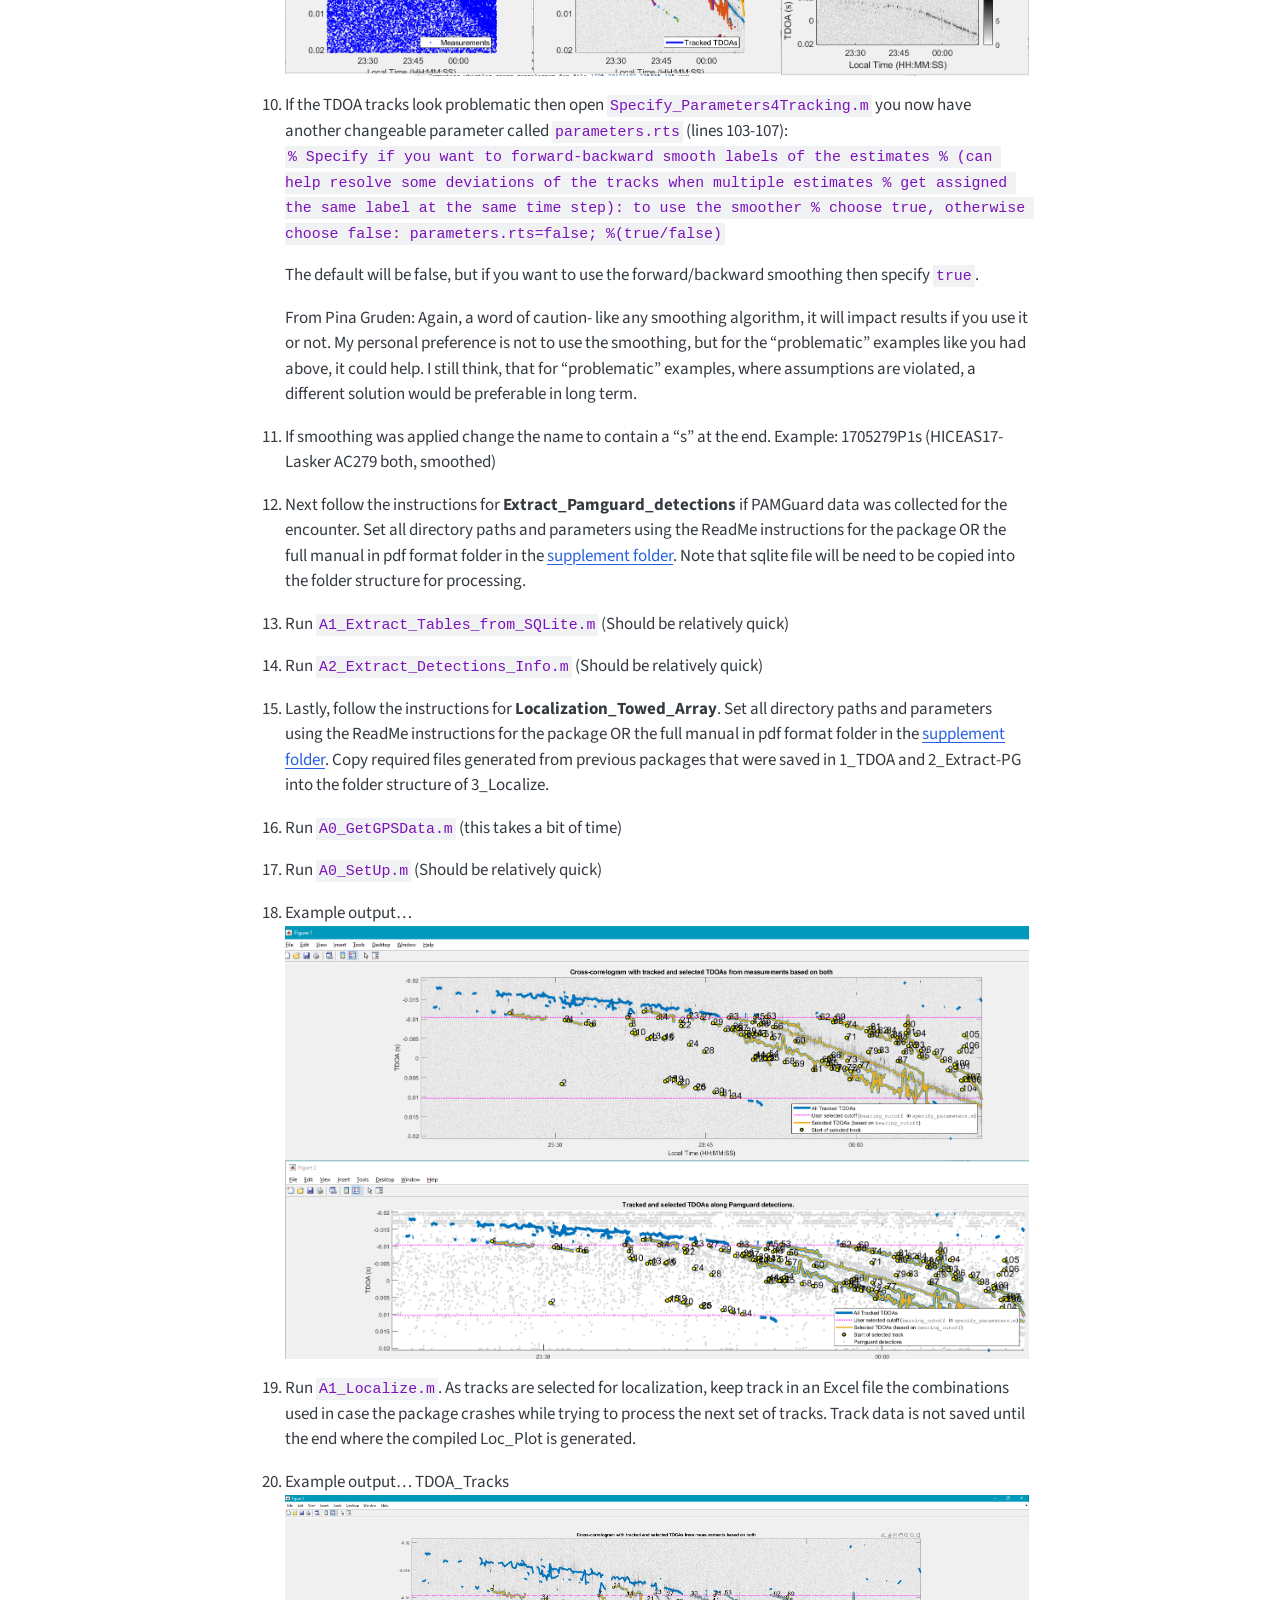
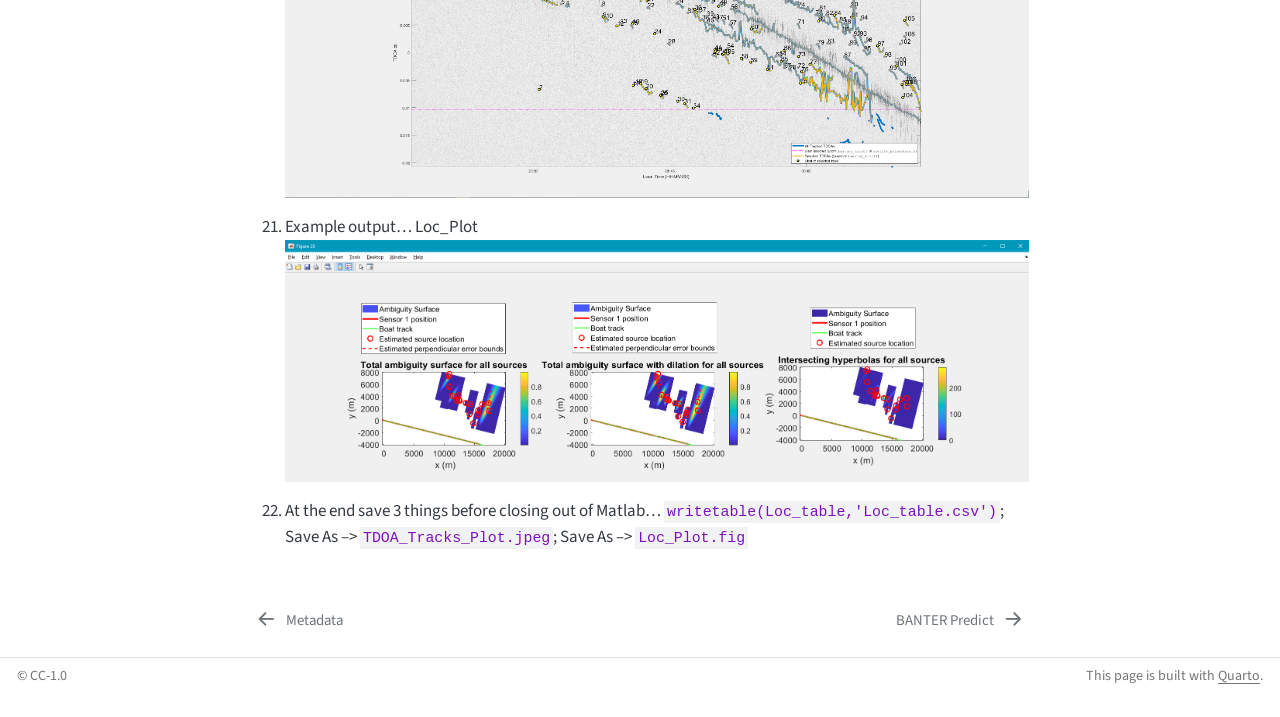
==== commit 5c03e252: "Built site for gh-pages" ====
--- a/content/Analysis_Methods.html
+++ b/content/Analysis_Methods.html
@@ -2,13 +2,16 @@
 <html xmlns="http://www.w3.org/1999/xhtml" lang="en" xml:lang="en"><head>
 
 <meta charset="utf-8">
-<meta name="generator" content="quarto-1.7.30">
+<meta name="generator" content="quarto-1.9.37">
 
 <meta name="viewport" content="width=device-width, initial-scale=1.0, user-scalable=yes">
 
 
 <title>Analysis Methods – CRP_PC_TowedArray</title>
 <style>
+/* Default styles provided by pandoc.
+** See https://pandoc.org/MANUAL.html#variables-for-html for config info.
+*/
 code{white-space: pre-wrap;}
 span.smallcaps{font-variant: small-caps;}
 div.columns{display: flex; gap: min(4vw, 1.5em);}
@@ -38,14 +41,14 @@
 <script src="../site_libs/quarto-html/tippy.umd.min.js"></script>
 <script src="../site_libs/quarto-html/anchor.min.js"></script>
 <link href="../site_libs/quarto-html/tippy.css" rel="stylesheet">
-<link href="../site_libs/quarto-html/quarto-syntax-highlighting-de070a7b0ab54f8780927367ac907214.css" rel="stylesheet" class="quarto-color-scheme" id="quarto-text-highlighting-styles">
-<link href="../site_libs/quarto-html/quarto-syntax-highlighting-dark-2b3e328b71be8d25427581baeb23079b.css" rel="stylesheet" class="quarto-color-scheme quarto-color-alternate" id="quarto-text-highlighting-styles">
-<link href="../site_libs/quarto-html/quarto-syntax-highlighting-de070a7b0ab54f8780927367ac907214.css" rel="stylesheet" class="quarto-color-scheme-extra" id="quarto-text-highlighting-styles">
+<link href="../site_libs/quarto-html/quarto-syntax-highlighting-7f8f88aac4f3542376d5c11b86a4c14d.css" rel="stylesheet" class="quarto-color-scheme" id="quarto-text-highlighting-styles">
+<link href="../site_libs/quarto-html/quarto-syntax-highlighting-dark-d0ae9245876894da5ac7e18953ecc5cc.css" rel="stylesheet" class="quarto-color-scheme quarto-color-alternate" id="quarto-text-highlighting-styles">
+<link href="../site_libs/quarto-html/quarto-syntax-highlighting-7f8f88aac4f3542376d5c11b86a4c14d.css" rel="stylesheet" class="quarto-color-scheme-extra" id="quarto-text-highlighting-styles">
 <script src="../site_libs/bootstrap/bootstrap.min.js"></script>
 <link href="../site_libs/bootstrap/bootstrap-icons.css" rel="stylesheet">
-<link href="../site_libs/bootstrap/bootstrap-53b6f8222e1ce1a8bcd800fbd7364f60.min.css" rel="stylesheet" append-hash="true" class="quarto-color-scheme" id="quarto-bootstrap" data-mode="light">
-<link href="../site_libs/bootstrap/bootstrap-dark-c4519e516c76af1bb22a3985aa1b521c.min.css" rel="stylesheet" append-hash="true" class="quarto-color-scheme quarto-color-alternate" id="quarto-bootstrap" data-mode="dark">
-<link href="../site_libs/bootstrap/bootstrap-53b6f8222e1ce1a8bcd800fbd7364f60.min.css" rel="stylesheet" append-hash="true" class="quarto-color-scheme-extra" id="quarto-bootstrap" data-mode="light">
+<link href="../site_libs/bootstrap/bootstrap-13a39906b7e8b72b93fd7d879d6913ac.min.css" rel="stylesheet" append-hash="true" class="quarto-color-scheme" id="quarto-bootstrap" data-mode="light">
+<link href="../site_libs/bootstrap/bootstrap-dark-6f148fdfc5ec14e9f951eb17949292fc.min.css" rel="stylesheet" append-hash="true" class="quarto-color-scheme quarto-color-alternate" id="quarto-bootstrap" data-mode="dark">
+<link href="../site_libs/bootstrap/bootstrap-13a39906b7e8b72b93fd7d879d6913ac.min.css" rel="stylesheet" append-hash="true" class="quarto-color-scheme-extra" id="quarto-bootstrap" data-mode="light">
 <script id="quarto-search-options" type="application/json">{
   "location": "sidebar",
   "copy-button": false,
@@ -263,7 +266,8 @@
   <nav id="quarto-sidebar" class="sidebar collapse collapse-horizontal quarto-sidebar-collapse-item sidebar-navigation docked overflow-auto">
     <div class="pt-lg-2 mt-2 text-center sidebar-header">
       <a href="../index.html" class="sidebar-logo-link">
-      <img src="../images/FKW_OnlyWRing.png" alt="" class="sidebar-logo py-0 d-lg-inline d-none">
+      <img src="../images/FKW_OnlyWRing.png" alt="" class="sidebar-logo light-content py-0 d-lg-inline d-none">
+      <img src="../images/FKW_OnlyWRing.png" alt="" class="sidebar-logo dark-content py-0 d-lg-inline d-none">
       </a>
       <div class="sidebar-tools-main tools-wide">
     <a href="https://www.fisheries.noaa.gov/pacific-islands/population-assessments/passive-acoustics-pacific-islands" title="NOAA Fisheries PIFSC - Passive Acoustic Monitoring" class="quarto-navigation-tool px-1" aria-label="NOAA Fisheries PIFSC - Passive Acoustic Monitoring" target="_blank"><i class="bi bi-globe"></i></a>
@@ -456,13 +460,14 @@
       e.clearSelection();
     }
     const getTextToCopy = function(trigger) {
-        const codeEl = trigger.previousElementSibling.cloneNode(true);
-        for (const childEl of codeEl.children) {
-          if (isCodeAnnotation(childEl)) {
-            childEl.remove();
-          }
-        }
-        return codeEl.innerText;
+      const outerScaffold = trigger.parentElement.cloneNode(true);
+      const codeEl = outerScaffold.querySelector('code');
+      for (const childEl of codeEl.children) {
+        if (isCodeAnnotation(childEl)) {
+          childEl.remove();
+        }
+      }
+      return codeEl.innerText;
     }
     const clipboard = new window.ClipboardJS('.code-copy-button:not([data-in-quarto-modal])', {
       text: getTextToCopy
--- a/site_libs/quarto-html/quarto-syntax-highlighting-7f8f88aac4f3542376d5c11b86a4c14d.css
+++ b/site_libs/quarto-html/quarto-syntax-highlighting-7f8f88aac4f3542376d5c11b86a4c14d.css
@@ -0,0 +1,236 @@
+/* quarto syntax highlight colors */
+:root {
+  --quarto-hl-ot-color: #003B4F;
+  --quarto-hl-at-color: #657422;
+  --quarto-hl-ss-color: #20794D;
+  --quarto-hl-an-color: #5E5E5E;
+  --quarto-hl-fu-color: #4758AB;
+  --quarto-hl-st-color: #20794D;
+  --quarto-hl-cf-color: #003B4F;
+  --quarto-hl-op-color: #5E5E5E;
+  --quarto-hl-er-color: #AD0000;
+  --quarto-hl-bn-color: #AD0000;
+  --quarto-hl-al-color: #AD0000;
+  --quarto-hl-va-color: #111111;
+  --quarto-hl-bu-color: inherit;
+  --quarto-hl-ex-color: inherit;
+  --quarto-hl-pp-color: #AD0000;
+  --quarto-hl-in-color: #5E5E5E;
+  --quarto-hl-vs-color: #20794D;
+  --quarto-hl-wa-color: #5E5E5E;
+  --quarto-hl-do-color: #5E5E5E;
+  --quarto-hl-im-color: #00769E;
+  --quarto-hl-ch-color: #20794D;
+  --quarto-hl-dt-color: #AD0000;
+  --quarto-hl-fl-color: #AD0000;
+  --quarto-hl-co-color: #5E5E5E;
+  --quarto-hl-cv-color: #5E5E5E;
+  --quarto-hl-cn-color: #8f5902;
+  --quarto-hl-sc-color: #5E5E5E;
+  --quarto-hl-dv-color: #AD0000;
+  --quarto-hl-kw-color: #003B4F;
+}
+
+/* other quarto variables */
+:root {
+  --quarto-font-monospace: SFMono-Regular, Menlo, Monaco, Consolas, "Liberation Mono", "Courier New", monospace;
+}
+
+/* syntax highlight based on Pandoc's rules */
+pre > code.sourceCode > span {
+  color: #003B4F;
+}
+
+code.sourceCode > span {
+  color: #003B4F;
+}
+
+div.sourceCode,
+div.sourceCode pre.sourceCode {
+  color: #003B4F;
+}
+
+/* Normal */
+code span {
+  color: #003B4F;
+}
+
+/* Alert */
+code span.al {
+  color: #AD0000;
+  font-style: inherit;
+}
+
+/* Annotation */
+code span.an {
+  color: #5E5E5E;
+  font-style: inherit;
+}
+
+/* Attribute */
+code span.at {
+  color: #657422;
+  font-style: inherit;
+}
+
+/* BaseN */
+code span.bn {
+  color: #AD0000;
+  font-style: inherit;
+}
+
+/* BuiltIn */
+code span.bu {
+  font-style: inherit;
+}
+
+/* ControlFlow */
+code span.cf {
+  color: #003B4F;
+  font-weight: bold;
+  font-style: inherit;
+}
+
+/* Char */
+code span.ch {
+  color: #20794D;
+  font-style: inherit;
+}
+
+/* Constant */
+code span.cn {
+  color: #8f5902;
+  font-style: inherit;
+}
+
+/* Comment */
+code span.co {
+  color: #5E5E5E;
+  font-style: inherit;
+}
+
+/* CommentVar */
+code span.cv {
+  color: #5E5E5E;
+  font-style: italic;
+}
+
+/* Documentation */
+code span.do {
+  color: #5E5E5E;
+  font-style: italic;
+}
+
+/* DataType */
+code span.dt {
+  color: #AD0000;
+  font-style: inherit;
+}
+
+/* DecVal */
+code span.dv {
+  color: #AD0000;
+  font-style: inherit;
+}
+
+/* Error */
+code span.er {
+  color: #AD0000;
+  font-style: inherit;
+}
+
+/* Extension */
+code span.ex {
+  font-style: inherit;
+}
+
+/* Float */
+code span.fl {
+  color: #AD0000;
+  font-style: inherit;
+}
+
+/* Function */
+code span.fu {
+  color: #4758AB;
+  font-style: inherit;
+}
+
+/* Import */
+code span.im {
+  color: #00769E;
+  font-style: inherit;
+}
+
+/* Information */
+code span.in {
+  color: #5E5E5E;
+  font-style: inherit;
+}
+
+/* Keyword */
+code span.kw {
+  color: #003B4F;
+  font-weight: bold;
+  font-style: inherit;
+}
+
+/* Operator */
+code span.op {
+  color: #5E5E5E;
+  font-style: inherit;
+}
+
+/* Other */
+code span.ot {
+  color: #003B4F;
+  font-style: inherit;
+}
+
+/* Preprocessor */
+code span.pp {
+  color: #AD0000;
+  font-style: inherit;
+}
+
+/* SpecialChar */
+code span.sc {
+  color: #5E5E5E;
+  font-style: inherit;
+}
+
+/* SpecialString */
+code span.ss {
+  color: #20794D;
+  font-style: inherit;
+}
+
+/* String */
+code span.st {
+  color: #20794D;
+  font-style: inherit;
+}
+
+/* Variable */
+code span.va {
+  color: #111111;
+  font-style: inherit;
+}
+
+/* VerbatimString */
+code span.vs {
+  color: #20794D;
+  font-style: inherit;
+}
+
+/* Warning */
+code span.wa {
+  color: #5E5E5E;
+  font-style: italic;
+}
+
+.prevent-inlining {
+  content: "</";
+}
+
+/*# sourceMappingURL=789ad8cd35626ba772517505b42a116e.css.map */
--- a/site_libs/quarto-html/quarto-syntax-highlighting-dark-d0ae9245876894da5ac7e18953ecc5cc.css
+++ b/site_libs/quarto-html/quarto-syntax-highlighting-dark-d0ae9245876894da5ac7e18953ecc5cc.css
@@ -0,0 +1,219 @@
+/* quarto syntax highlight colors */
+:root {
+  --quarto-hl-al-color: #f07178;
+  --quarto-hl-an-color: #d4d0ab;
+  --quarto-hl-at-color: #00e0e0;
+  --quarto-hl-bn-color: #d4d0ab;
+  --quarto-hl-bu-color: #abe338;
+  --quarto-hl-ch-color: #abe338;
+  --quarto-hl-co-color: #f8f8f2;
+  --quarto-hl-cv-color: #ffd700;
+  --quarto-hl-cn-color: #ffd700;
+  --quarto-hl-cf-color: #ffa07a;
+  --quarto-hl-dt-color: #ffa07a;
+  --quarto-hl-dv-color: #d4d0ab;
+  --quarto-hl-do-color: #f8f8f2;
+  --quarto-hl-er-color: #f07178;
+  --quarto-hl-ex-color: #00e0e0;
+  --quarto-hl-fl-color: #d4d0ab;
+  --quarto-hl-fu-color: #ffa07a;
+  --quarto-hl-im-color: #abe338;
+  --quarto-hl-in-color: #d4d0ab;
+  --quarto-hl-kw-color: #ffa07a;
+  --quarto-hl-op-color: #ffa07a;
+  --quarto-hl-ot-color: #00e0e0;
+  --quarto-hl-pp-color: #dcc6e0;
+  --quarto-hl-re-color: #00e0e0;
+  --quarto-hl-sc-color: #abe338;
+  --quarto-hl-ss-color: #abe338;
+  --quarto-hl-st-color: #abe338;
+  --quarto-hl-va-color: #00e0e0;
+  --quarto-hl-vs-color: #abe338;
+  --quarto-hl-wa-color: #dcc6e0;
+}
+
+/* other quarto variables */
+:root {
+  --quarto-font-monospace: SFMono-Regular, Menlo, Monaco, Consolas, "Liberation Mono", "Courier New", monospace;
+}
+
+/* syntax highlight based on Pandoc's rules */
+pre > code.sourceCode > span {
+  color: #f8f8f2;
+}
+
+code.sourceCode > span {
+  color: #f8f8f2;
+}
+
+div.sourceCode,
+div.sourceCode pre.sourceCode {
+  color: #f8f8f2;
+}
+
+/* Normal */
+code span {
+  color: #f8f8f2;
+}
+
+/* Alert */
+code span.al {
+  color: #f07178;
+}
+
+/* Annotation */
+code span.an {
+  color: #d4d0ab;
+}
+
+/* Attribute */
+code span.at {
+  color: #00e0e0;
+}
+
+/* BaseN */
+code span.bn {
+  color: #d4d0ab;
+}
+
+/* BuiltIn */
+code span.bu {
+  color: #abe338;
+}
+
+/* ControlFlow */
+code span.cf {
+  font-weight: bold;
+  color: #ffa07a;
+}
+
+/* Char */
+code span.ch {
+  color: #abe338;
+}
+
+/* Constant */
+code span.cn {
+  color: #ffd700;
+}
+
+/* Comment */
+code span.co {
+  font-style: italic;
+  color: #f8f8f2;
+}
+
+/* CommentVar */
+code span.cv {
+  color: #ffd700;
+}
+
+/* Documentation */
+code span.do {
+  color: #f8f8f2;
+}
+
+/* DataType */
+code span.dt {
+  color: #ffa07a;
+}
+
+/* DecVal */
+code span.dv {
+  color: #d4d0ab;
+}
+
+/* Error */
+code span.er {
+  color: #f07178;
+  text-decoration: underline;
+}
+
+/* Extension */
+code span.ex {
+  font-weight: bold;
+  color: #00e0e0;
+}
+
+/* Float */
+code span.fl {
+  color: #d4d0ab;
+}
+
+/* Function */
+code span.fu {
+  color: #ffa07a;
+}
+
+/* Import */
+code span.im {
+  color: #abe338;
+}
+
+/* Information */
+code span.in {
+  color: #d4d0ab;
+}
+
+/* Keyword */
+code span.kw {
+  font-weight: bold;
+  color: #ffa07a;
+}
+
+/* Operator */
+code span.op {
+  color: #ffa07a;
+}
+
+/* Other */
+code span.ot {
+  color: #00e0e0;
+}
+
+/* Preprocessor */
+code span.pp {
+  color: #dcc6e0;
+}
+
+/* RegionMarker */
+code span.re {
+  background-color: #f8f8f2;
+  color: #00e0e0;
+}
+
+/* SpecialChar */
+code span.sc {
+  color: #abe338;
+}
+
+/* SpecialString */
+code span.ss {
+  color: #abe338;
+}
+
+/* String */
+code span.st {
+  color: #abe338;
+}
+
+/* Variable */
+code span.va {
+  color: #00e0e0;
+}
+
+/* VerbatimString */
+code span.vs {
+  color: #abe338;
+}
+
+/* Warning */
+code span.wa {
+  color: #dcc6e0;
+}
+
+.prevent-inlining {
+  content: "</";
+}
+
+/*# sourceMappingURL=e2dac9153eaf3c552d5043f9565d03d7.css.map */
--- a/site_libs/quarto-html/quarto-syntax-highlighting-7f8f88aac4f3542376d5c11b86a4c14d.css
+++ b/site_libs/quarto-html/quarto-syntax-highlighting-7f8f88aac4f3542376d5c11b86a4c14d.css
@@ -0,0 +1,236 @@
+/* quarto syntax highlight colors */
+:root {
+  --quarto-hl-ot-color: #003B4F;
+  --quarto-hl-at-color: #657422;
+  --quarto-hl-ss-color: #20794D;
+  --quarto-hl-an-color: #5E5E5E;
+  --quarto-hl-fu-color: #4758AB;
+  --quarto-hl-st-color: #20794D;
+  --quarto-hl-cf-color: #003B4F;
+  --quarto-hl-op-color: #5E5E5E;
+  --quarto-hl-er-color: #AD0000;
+  --quarto-hl-bn-color: #AD0000;
+  --quarto-hl-al-color: #AD0000;
+  --quarto-hl-va-color: #111111;
+  --quarto-hl-bu-color: inherit;
+  --quarto-hl-ex-color: inherit;
+  --quarto-hl-pp-color: #AD0000;
+  --quarto-hl-in-color: #5E5E5E;
+  --quarto-hl-vs-color: #20794D;
+  --quarto-hl-wa-color: #5E5E5E;
+  --quarto-hl-do-color: #5E5E5E;
+  --quarto-hl-im-color: #00769E;
+  --quarto-hl-ch-color: #20794D;
+  --quarto-hl-dt-color: #AD0000;
+  --quarto-hl-fl-color: #AD0000;
+  --quarto-hl-co-color: #5E5E5E;
+  --quarto-hl-cv-color: #5E5E5E;
+  --quarto-hl-cn-color: #8f5902;
+  --quarto-hl-sc-color: #5E5E5E;
+  --quarto-hl-dv-color: #AD0000;
+  --quarto-hl-kw-color: #003B4F;
+}
+
+/* other quarto variables */
+:root {
+  --quarto-font-monospace: SFMono-Regular, Menlo, Monaco, Consolas, "Liberation Mono", "Courier New", monospace;
+}
+
+/* syntax highlight based on Pandoc's rules */
+pre > code.sourceCode > span {
+  color: #003B4F;
+}
+
+code.sourceCode > span {
+  color: #003B4F;
+}
+
+div.sourceCode,
+div.sourceCode pre.sourceCode {
+  color: #003B4F;
+}
+
+/* Normal */
+code span {
+  color: #003B4F;
+}
+
+/* Alert */
+code span.al {
+  color: #AD0000;
+  font-style: inherit;
+}
+
+/* Annotation */
+code span.an {
+  color: #5E5E5E;
+  font-style: inherit;
+}
+
+/* Attribute */
+code span.at {
+  color: #657422;
+  font-style: inherit;
+}
+
+/* BaseN */
+code span.bn {
+  color: #AD0000;
+  font-style: inherit;
+}
+
+/* BuiltIn */
+code span.bu {
+  font-style: inherit;
+}
+
+/* ControlFlow */
+code span.cf {
+  color: #003B4F;
+  font-weight: bold;
+  font-style: inherit;
+}
+
+/* Char */
+code span.ch {
+  color: #20794D;
+  font-style: inherit;
+}
+
+/* Constant */
+code span.cn {
+  color: #8f5902;
+  font-style: inherit;
+}
+
+/* Comment */
+code span.co {
+  color: #5E5E5E;
+  font-style: inherit;
+}
+
+/* CommentVar */
+code span.cv {
+  color: #5E5E5E;
+  font-style: italic;
+}
+
+/* Documentation */
+code span.do {
+  color: #5E5E5E;
+  font-style: italic;
+}
+
+/* DataType */
+code span.dt {
+  color: #AD0000;
+  font-style: inherit;
+}
+
+/* DecVal */
+code span.dv {
+  color: #AD0000;
+  font-style: inherit;
+}
+
+/* Error */
+code span.er {
+  color: #AD0000;
+  font-style: inherit;
+}
+
+/* Extension */
+code span.ex {
+  font-style: inherit;
+}
+
+/* Float */
+code span.fl {
+  color: #AD0000;
+  font-style: inherit;
+}
+
+/* Function */
+code span.fu {
+  color: #4758AB;
+  font-style: inherit;
+}
+
+/* Import */
+code span.im {
+  color: #00769E;
+  font-style: inherit;
+}
+
+/* Information */
+code span.in {
+  color: #5E5E5E;
+  font-style: inherit;
+}
+
+/* Keyword */
+code span.kw {
+  color: #003B4F;
+  font-weight: bold;
+  font-style: inherit;
+}
+
+/* Operator */
+code span.op {
+  color: #5E5E5E;
+  font-style: inherit;
+}
+
+/* Other */
+code span.ot {
+  color: #003B4F;
+  font-style: inherit;
+}
+
+/* Preprocessor */
+code span.pp {
+  color: #AD0000;
+  font-style: inherit;
+}
+
+/* SpecialChar */
+code span.sc {
+  color: #5E5E5E;
+  font-style: inherit;
+}
+
+/* SpecialString */
+code span.ss {
+  color: #20794D;
+  font-style: inherit;
+}
+
+/* String */
+code span.st {
+  color: #20794D;
+  font-style: inherit;
+}
+
+/* Variable */
+code span.va {
+  color: #111111;
+  font-style: inherit;
+}
+
+/* VerbatimString */
+code span.vs {
+  color: #20794D;
+  font-style: inherit;
+}
+
+/* Warning */
+code span.wa {
+  color: #5E5E5E;
+  font-style: italic;
+}
+
+.prevent-inlining {
+  content: "</";
+}
+
+/*# sourceMappingURL=789ad8cd35626ba772517505b42a116e.css.map */
